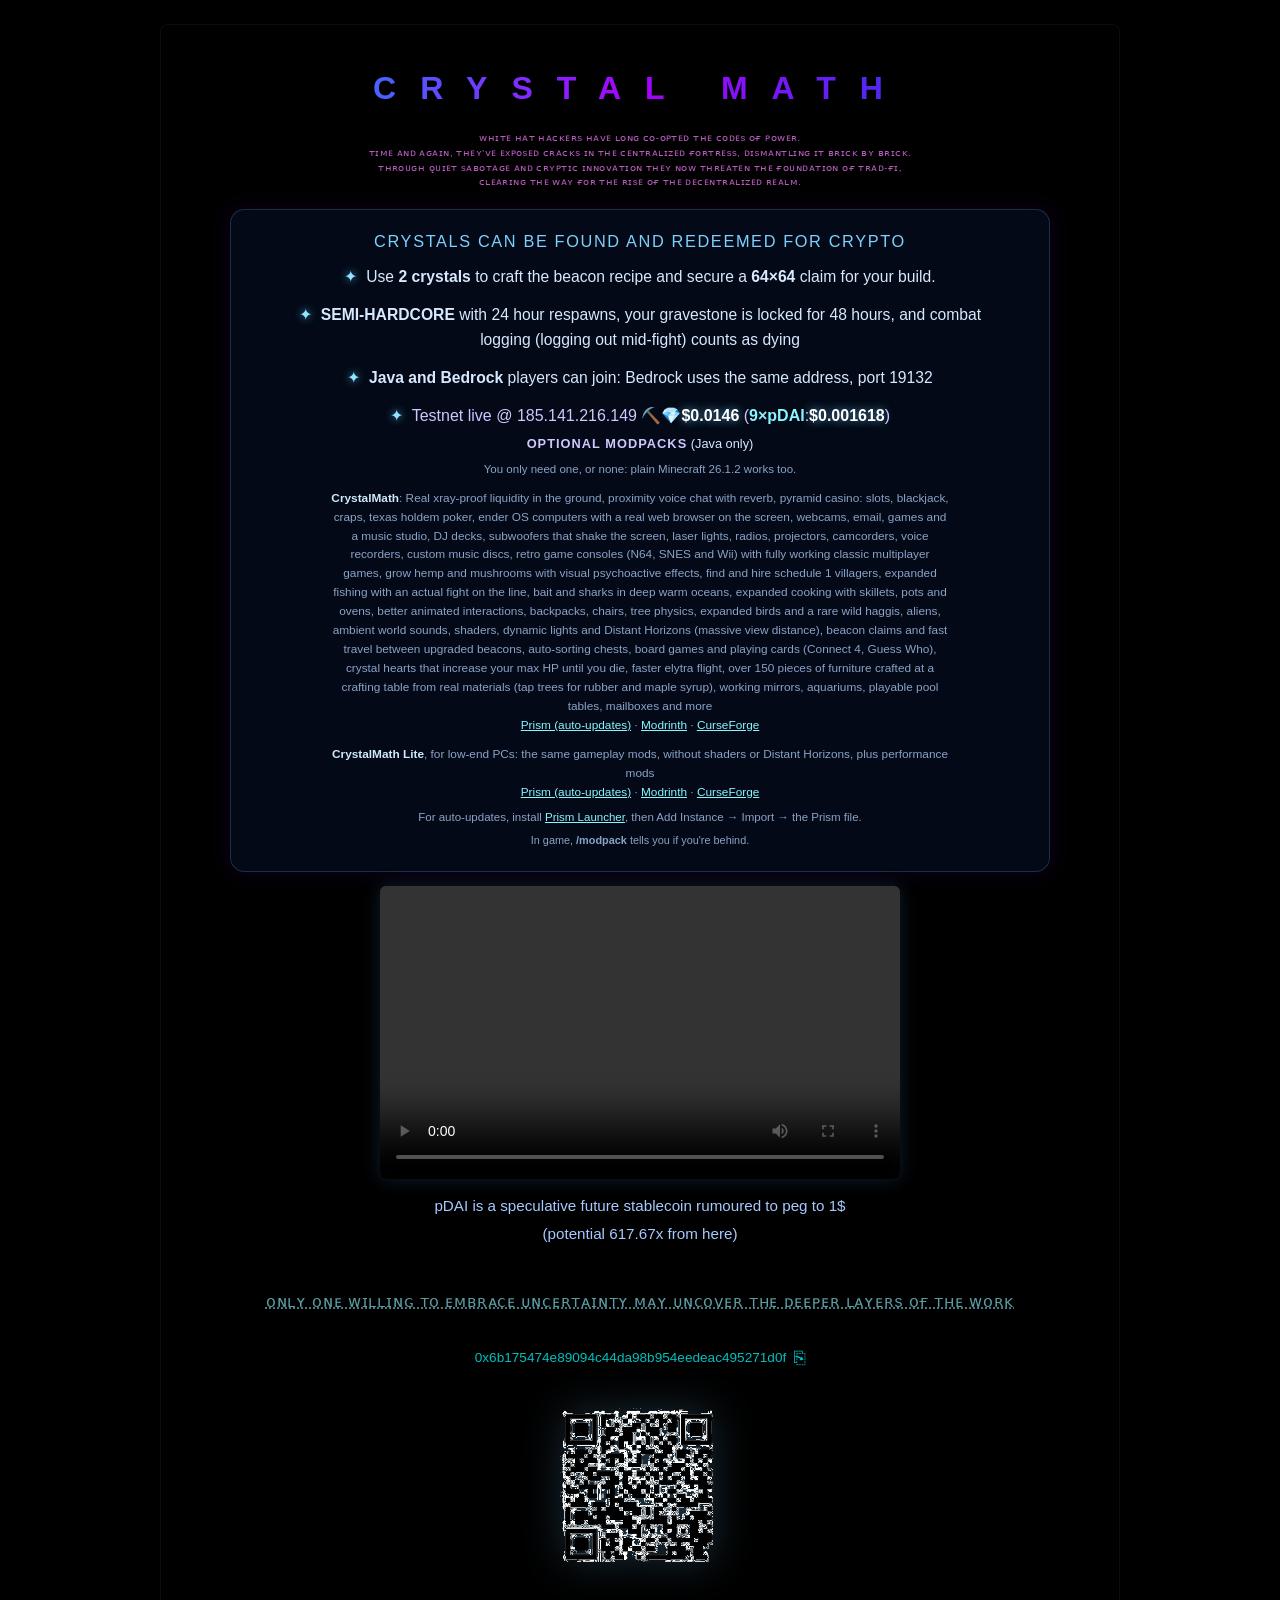
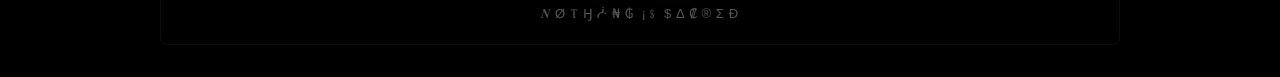
==== index.html @ c647497f "Site: sharks, board games, crystal hearts, faster elytra, combat logging, Bedrock; reverb line short" ====
<!DOCTYPE html>
<html lang="en">
<head>
  <meta charset="UTF-8" />
  <meta name="viewport" content="width=device-width, initial-scale=1.0" />
  <title>Crystal Math</title>
  <style>
    * { margin:0; padding:0; box-sizing:border-box; }
    html, body { width:100%; min-height:100%; overflow:auto; background:#000; font-family:sans-serif; }
    #canvas-container { position:fixed; top:0; left:0; width:100%; height:100%; }
    .content { position:relative; z-index:1; text-align:center; max-width:960px; width:92%;
      background:rgba(0,0,0,0.4);
      padding:1.3rem 1.5rem; border-radius:.5rem; border:1px solid rgba(255,255,255,0.05);
      margin:1.5rem auto 2rem;
    }
    .title { margin:1.5rem 0; font-size:2rem; letter-spacing:1.5rem;
      background:linear-gradient(90deg,hsl(200,100%,50%),hsl(280,100%,50%),hsl(220,100%,45%));
      -webkit-background-clip:text; color:transparent;
    }
    .intro, .intro2 { margin:0.12rem 0; white-space:pre-line; font-size:.6rem;
      letter-spacing:.05em; font-weight:300; line-height:1.55;
    }
    .intro { color:#ba5cbf; }
    .intro a { color:inherit; text-decoration:none; }
    .intro a:hover { text-decoration:underline; }
    .intro2 { color:#5a9ba4; }
    .main-info { margin-top:1.2rem; text-align:center; color:#d7e8ff; font-size:.98rem; display:flex; flex-direction:column; gap:.9rem; align-items:center; }
    .info-block { background:rgba(5,15,35,0.65); border:1px solid rgba(120,200,255,0.2);
      border-radius:.9rem; padding:1.35rem 1.6rem; box-shadow:0 0 25px rgba(60,0,120,0.25);
      max-width:820px; width:100%;
    }
    .info-title { color:#7dd1ff; font-size:1.02rem; letter-spacing:.1em; text-transform:uppercase;
      margin-bottom:.8rem; text-align:center;
    }
    .info-list { list-style:none; display:grid; gap:.8rem; font-size:.98rem; justify-items:center; }
    .info-list li { position:relative; padding-left:0; line-height:1.6; text-align:center; max-width:720px; }
    .info-list li::before { content:"✦"; display:inline-block; margin-right:.55rem; color:#92e5ff;
      text-shadow:0 0 8px rgba(90,190,255,0.9);
    }
    .info-list li.no-bullet::before { content:none; margin-right:0; }
    .info-list li.tight-stack { margin-top:-0.45rem; }
    .dl { font-size:.8rem; line-height:1.6; display:flex; flex-direction:column; align-items:center; gap:.35rem; }
    .dl a { color:#88f5ff; text-decoration:underline; }
    .dl-head strong { color:#cfc7ff; letter-spacing:.08em; }
    .dl-sub, .dl-how, .dl-note { color:#8aa3c7; }
    .dl-sub { font-size:.72rem; }
    .dl-pack { color:#8aa3c7; font-size:.74rem; max-width:620px; margin-top:.3rem; }
    .dl-pack b { color:#cfe9ff; }
    .dl-how { font-size:.72rem; }
    .dl-note { font-size:.68rem; }
    .price-line { color:#cfc7ff; font-size:1rem; }
    .price-line strong { color:#88f5ff; }
    .price-value { color:#fff; font-weight:600; text-shadow:0 0 10px rgba(120,210,255,0.7); display:inline-block; }
    .price-value.flash-up { animation:priceFlashUp 0.75s ease-out; }
    .price-value.flash-down { animation:priceFlashDown 0.75s ease-out; }
    .price-value.flash-flat { animation:priceFlashFlat 0.75s ease-out; }
    @keyframes priceFlashUp {
      0% { color:#1df59a; text-shadow:0 0 18px rgba(29,245,154,0.85); }
      100% { color:#fff; text-shadow:0 0 10px rgba(120,210,255,0.7); }
    }
    @keyframes priceFlashDown {
      0% { color:#ff5f6d; text-shadow:0 0 18px rgba(255,95,109,0.85); }
      100% { color:#fff; text-shadow:0 0 10px rgba(120,210,255,0.7); }
    }
    @keyframes priceFlashFlat {
      0% { color:#4fa3ff; text-shadow:0 0 18px rgba(79,163,255,0.85); }
      100% { color:#fff; text-shadow:0 0 10px rgba(120,210,255,0.7); }
    }
    .footers { margin-top:2rem; display:flex; flex-direction:column; align-items:center; gap:.75rem; }
    .footer-address { color:rgba(0,255,255,0.75); display:inline-flex; align-items:center; font-size:.85rem; }
    #copyBtn { margin-left:.5rem; background:none; border:none; font-size:1.2rem; color:inherit; cursor:pointer; }
    .footer-note { color:grey; margin-top:.2rem; font-size:.72rem; text-align:center; line-height:1.5; }
    .support-grid { display:grid; grid-template-columns:repeat(auto-fit,minmax(260px,1fr)); gap:.85rem; width:100%; max-width:820px; }
    .card-lite { background:transparent; border:none; border-radius:0; padding:0; box-shadow:none; text-align:center; }
    .card-lite h3 { color:#89d9ff; font-size:.93rem; letter-spacing:.08em; margin-bottom:.45rem; text-transform:uppercase; }
    .flowchart-inline { cursor:pointer; text-decoration:underline; text-underline-offset:4px; color:#cfe7ff; background:none; border:none; padding:0; font-size:.92rem; }
    .flowchart-inline.disabled { cursor:not-allowed; opacity:0.6; }
    .flowchart-status { display:block; margin-top:.35rem; color:#8db7ff; font-size:.9rem; }
    .video-shell { display:flex; flex-direction:column; gap:.35rem; align-items:center; }
    .video-shell .video-frame { width:100%; max-width:520px; aspect-ratio:16/9; border:none; border-radius:.35rem; box-shadow:0 0 18px rgba(50,120,200,0.25);
      background:rgba(10,20,40,0.45); overflow:hidden; }
    .qr-block { margin:0.6rem auto 0; display:flex; flex-direction:column; align-items:center; gap:.45rem; }
    .qr-block img { width:220px; height:220px; object-fit:contain; filter:drop-shadow(0 0 20px rgba(120,200,255,0.28)); }
    .qr-note { color:#555555; font-size:.82rem; text-align:center; letter-spacing:.04em; }
    .pdai-note { margin:1rem auto 0; max-width:780px; color:#a5c9ff; text-align:center; line-height:1.5; font-size:.95rem; }
    @media(max-width:768px){.title{font-size:1.6rem;letter-spacing:1rem;}}@media(max-width:480px){.title{font-size:1.4rem;letter-spacing:.5rem;}}
  </style>
</head>
<body>
  <div id="canvas-container"></div>
  <div class="content">
    <h1 class="title">CRYSTAL <span class="break">MATH</span></h1>
    <p class="intro">ᴡʜɪᴛᴇ ʜᴀᴛ ʜᴀᴄᴋᴇʀs ʜᴀᴠᴇ ʟᴏɴɢ ᴄᴏ-ᴏᴘᴛᴇᴅ ᴛʜᴇ <a href="https://bitcoin.org/bitcoin.pdf" target="_blank" rel="noopener noreferrer">ᴄᴏᴅᴇs ᴏғ ᴘᴏᴡᴇʀ.</a>
ᴛɪᴍᴇ ᴀɴᴅ ᴀɢᴀɪɴ, ᴛʜᴇʏ’ᴠᴇ <a href="https://etherscan.io/address/0x1dba1131000664b884a1ba238464159892252d3a" target="_blank" rel="noopener noreferrer">ᴇxᴘᴏsᴇᴅ ᴄʀᴀᴄᴋs ɪɴ ᴛʜᴇ ᴄᴇɴᴛʀᴀʟɪᴢᴇᴅ ғᴏʀᴛʀᴇss</a>, ᴅɪsᴍᴀɴᴛʟɪɴɢ ɪᴛ ʙʀɪᴄᴋ ʙʏ ʙʀɪᴄᴋ.
ᴛʜʀᴏᴜɢʜ <a href="https://blockchair.com/bitcoin/address/1FeexV6bAHb8ybZjqQMjJrcCrHGW9sb6uF" target="_blank" rel="noopener noreferrer">ᴏ̨ᴜɪᴇᴛ sᴀʙᴏᴛᴀɢᴇ</a> ᴀɴᴅ <a href="https://etherscan.io/address/0x6b175474e89094c44da98b954eedeac495271d0f" target="_blank" rel="noopener noreferrer">ᴄʀʏᴘᴛɪᴄ ɪɴɴᴏᴠᴀᴛɪᴏɴ</a> ᴛʜᴇʏ ɴᴏᴡ <a href="https://x.com/delete_shitcoin/status/1585918718088970241" target="_blank" rel="noopener noreferrer">ᴛʜʀᴇᴀᴛᴇɴ ᴛʜᴇ ғᴏᴜɴᴅᴀᴛɪᴏɴ</a> <a href="https://wtfhappenedin1971.com/" target="_blank" rel="noopener noreferrer">ᴏғ ᴛʀᴀᴅ-ғɪ</a>,
ᴄʟᴇᴀʀɪɴɢ ᴛʜᴇ ᴡᴀʏ ғᴏʀ ᴛʜᴇ <a href="https://scan.pulsechain.com" target="_blank" rel="noopener noreferrer">ʀɪsᴇ ᴏғ ᴛʜᴇ ᴅᴇᴄᴇɴᴛʀᴀʟɪᴢᴇᴅ ʀᴇᴀʟᴍ</a>.</p>
    <div class="main-info">
  <div class="info-block">
    <div class="info-title">crystals can be found and redeemed for crypto</div>
    <ul class="info-list">
      <li>Use <strong>2 crystals</strong> to craft the beacon recipe and secure a <strong>64×64</strong> claim for your build.</li>
      <li><strong>SEMI-HARDCORE</strong> with 24 hour respawns, your gravestone is locked for 48 hours, and combat logging (logging out mid-fight) counts as dying</li>
      <li><strong>Java and Bedrock</strong> players can join: Bedrock uses the same address, port 19132</li>
      <li class="price-line">Testnet live @ 185.141.216.149 ⛏️💎<span id="crystal-price" class="price-value">$0.0146</span> (<strong>9×pDAI</strong>:<span id="pdai-price" class="price-value">$0.001618</span>)</li>
      <li class="no-bullet tight-stack">
        <div class="dl">
          <div class="dl-head"><strong>OPTIONAL MODPACKS</strong> (Java only)</div>
          <div class="dl-sub">You only need one, or none: plain Minecraft 26.1.2 works too.</div>
          <div class="dl-pack"><b>CrystalMath</b>: Real xray-proof liquidity in the ground, proximity voice chat with reverb, pyramid casino: slots, blackjack, craps, texas holdem poker, ender OS computers with a real web browser on the screen, webcams, email, games and a music studio, DJ decks, subwoofers that shake the screen, laser lights, radios, projectors, camcorders, voice recorders, custom music discs, retro game consoles (N64, SNES and Wii) with fully working classic multiplayer games, grow hemp and mushrooms with visual psychoactive effects, find and hire schedule 1 villagers, expanded fishing with an actual fight on the line, bait and sharks in deep warm oceans, expanded cooking with skillets, pots and ovens, better animated interactions, backpacks, chairs, tree physics, expanded birds and a rare wild haggis, aliens, ambient world sounds, shaders, dynamic lights and Distant Horizons (massive view distance), beacon claims and fast travel between upgraded beacons, auto-sorting chests, board games and playing cards (Connect 4, Guess Who), crystal hearts that increase your max HP until you die, faster elytra flight, over 150 pieces of furniture crafted at a crafting table from real materials (tap trees for rubber and maple syrup), working mirrors, aquariums, playable pool tables, mailboxes and more<br>
            <a href="CrystalMath-Prism.zip" download>Prism (auto-updates)</a> ·
            <a href="CrystalMath-26.1.2.mrpack" download>Modrinth</a> ·
            <a href="CrystalMath-26.1.2-curseforge.zip" download>CurseForge</a>
          </div>
          <div class="dl-pack"><b>CrystalMath Lite</b>, for low-end PCs: the same gameplay mods, without shaders or Distant Horizons, plus performance mods<br>
            <a href="CrystalMath-Lite-Prism.zip" download>Prism (auto-updates)</a> ·
            <a href="CrystalMath-26.1.2-lite.mrpack" download>Modrinth</a> ·
            <a href="CrystalMath-26.1.2-lite-curseforge.zip" download>CurseForge</a>
          </div>
          <div class="dl-how">For auto-updates, install <a href="https://prismlauncher.org/" target="_blank" rel="noopener noreferrer">Prism Launcher</a>, then Add Instance &rarr; Import &rarr; the Prism file.</div>
          <div class="dl-note">In game, <b>/modpack</b> tells you if you're behind.</div>
        </div>
      </li>
    </ul>
  </div>
  <div class="support-grid">
    <div class="card-lite video-shell">
      <video id="info-video" class="video-frame" controls loop playsinline preload="metadata">
        <source src="crystalmath.mp4?v=2#t=1" type="video/mp4">
        Your browser does not support the video tag.
      </video>
    </div>
  </div>
</div>
    <div class="pdai-note">pDAI is a speculative future stablecoin rumoured to peg to 1$ <span id="pdai-potential" style="display:block; margin-top:.35rem;">(potential 617.67x from here)</span></div>
    <p class="intro2" style="margin:1.2rem 0 0rem; font-size:1rem;">
      <a id="deeper-link" href="#" style="color:inherit; text-decoration:underline dotted;">ᴏɴʟʏ ᴏɴᴇ ᴡɪʟʟɪɴɢ ᴛᴏ ᴇᴍʙʀᴀᴄᴇ ᴜɴᴄᴇʀᴛᴀɪɴᴛʏ ᴍᴀʏ ᴜɴᴄᴏᴠᴇʀ ᴛʜᴇ ᴅᴇᴇᴘᴇʀ ʟᴀʏᴇʀs ᴏғ ᴛʜᴇ ᴡᴏʀᴋ</a>
    </p>
    <div class="footers">
      <div class="footer-address">0x6b175474e89094c44da98b954eedeac495271d0f<button id="copyBtn">⎘</button></div>
    </div>
    <div class="qr-block">
      <img id="qr-image" src="flebebians_transparent.png" alt="QR code: CrystalMath Discord invite" loading="lazy">
      <div class="qr-note">𝑵 Ø Ⲧ Ӈ ᓿ ₦ ₲&nbsp;&nbsp;¡﹩ $ Δ ₡ ® Σ Đ</div>
    </div>
    </div>

    <div id="flowchart-modal" style="position:fixed; inset:0; display:flex; align-items:center; justify-content:center; background:rgba(0,0,0,0.9); z-index:5; opacity:0; pointer-events:none; transition:opacity 0.25s ease;">
      <button id="flowchart-close" style="position:absolute; top:2rem; right:2rem; background:none; border:none; color:#e6f7ff; font-size:2rem; cursor:pointer;">×</button>
      <img id="flowchart-img" src="" alt="Gameplay and economy flowchart" style="max-width:92%; max-height:92%; border-radius:.65rem; box-shadow:0 0 35px rgba(0,0,0,0.7); border:1px solid rgba(255,255,255,0.15); display:none;">
      <div id="flowchart-missing" style="color:#cfe7ff; text-align:center; line-height:1.6; max-width:520px; display:none;">Flowchart image not found. Place <code>canvas_minecraft-economy-flowchart-251030_0147.png</code> next to <code>index.html</code> and click again to view it.</div>
    </div>

    <div id="image-modal" style="position:fixed; inset:0; display:flex; align-items:center; justify-content:center; background:rgba(0,0,0,0.88); z-index:5; opacity:0; pointer-events:none; transition:opacity 0.25s ease;">
      <button id="close-modal" style="position:absolute; top:2rem; right:2rem; background:none; border:none; color:#e6f7ff; font-size:2rem; cursor:pointer;">×</button>
      <img src="unit.jpg" alt="PulseChain crew" style="max-width:90%; max-height:90%; border-radius:.75rem; box-shadow:0 0 35px rgba(0,0,0,0.65); border:1px solid rgba(255,255,255,0.12);">
    </div>

  <script src="https://pixijs.download/v6.5.8/pixi.min.js"></script>
  <script src="https://cdn.jsdelivr.net/npm/pixi-filters@4.2.0/dist/pixi-filters.js"></script>
  <script>
    const app = new PIXI.Application({ autoDensity:true, antialias:true,
      backgroundAlpha:0, width:window.innerWidth, height:window.innerHeight,
      resolution:window.devicePixelRatio||1
    });
    document.getElementById('canvas-container').appendChild(app.view);
    app.ticker.maxFPS = 120;
    const CELL=150; let cols=0, rows=0; const grid=[], nodes=[];
    const tmpG=new PIXI.Graphics(); tmpG.beginFill(0xffffff); tmpG.drawCircle(0,0,1.5); tmpG.endFill();
    const nodeTex=app.renderer.generateTexture(tmpG);
    const COLORS=[0xaa00ff,0x00aaff,0x004de6];
    const lines=new PIXI.Graphics(); lines.blendMode=PIXI.BLEND_MODES.ADD; app.stage.addChild(lines);
    let mouse=null;
    window.addEventListener('mousemove', e=>mouse={x:e.clientX,y:e.clientY});
    window.addEventListener('mouseleave', ()=>mouse=null);
    function init(){cols=Math.ceil(app.screen.width/CELL);
      rows=Math.ceil(app.screen.height/CELL);
      grid.length=cols*rows;
      for(let i=0;i<grid.length;i++)grid[i]=[];
      nodes.length=0;
      app.stage.removeChildren().forEach(c=>{});
      app.stage.addChild(lines);
      const count=Math.floor((app.screen.width*app.screen.height)/15000*1.56);
      for(let i=0;i<count;i++){const n=new PIXI.Sprite(nodeTex);
        n.tint=COLORS[i%COLORS.length]; n.anchor.set(0.5);
        n.x=Math.random()*app.screen.width; n.y=Math.random()*app.screen.height;
        n.vx=(Math.random()-0.5)*0.51; n.vy=(Math.random()-0.5)*0.51;
        n.ix=n.iy=0; app.stage.addChild(n); nodes.push(n);
      }}
    app.ticker.add(()=>{
      lines.clear(); for(let i=0;i<grid.length;i++)grid[i].length=0;
      const sw=app.screen.width;
      for(const n of nodes){
        const idx=Math.floor(n.y/CELL)*cols+Math.floor(n.x/CELL);
        if(grid[idx])grid[idx].push(n);
      }
      for(const a of nodes){
        const col=Math.floor(a.x/CELL), row=Math.floor(a.y/CELL);
        for(let dy=-1;dy<=1;dy++)for(let dx=-1;dx<=1;dx++){
          const c=col+dx,r=row+dy;
          if(c<0||c>=cols||r<0||r>=rows)continue;
          for(const b of grid[r*cols+c]){
            if(a===b)continue;
            const dx_=a.x-b.x,dy_=a.y-b.y,dist=Math.hypot(dx_,dy_);
            if(dist<CELL){lines.lineStyle(1.2,a.tint,((CELL-dist)/CELL)*0.4);
              lines.moveTo(a.x,a.y).lineTo(b.x,b.y);}}
        }}
      for(const n of nodes){
        n.x+=n.vx+n.ix; n.y+=n.vy+n.iy; n.ix*=0.6; n.iy*=0.6;
        if(mouse){const dx_=n.x-mouse.x,dy_=n.y-mouse.y,dist=Math.hypot(dx_,dy_);
          if(dist<CELL){const f=(CELL-dist)/CELL;n.ix+=(dx_/dist)*5*f; n.iy+=(dy_/dist)*5*f;}}
        if(n.x<0||n.x>sw)n.vx*=-1;
        if(n.y<0||n.y>app.screen.height)n.vy*=-1;
      }
      app.renderer.render(app.stage);
    });
    window.addEventListener('resize',()=>{app.renderer.resize(window.innerWidth,window.innerHeight);init();}); init();
    const priceEl=document.getElementById('pdai-price');
    const crystalPriceEl=document.getElementById('crystal-price');
    const potentialEl=document.getElementById('pdai-potential');
    const formatUsd=val=>`$${Number(val).toLocaleString(undefined,{minimumFractionDigits:4,maximumFractionDigits:4})}`;
    const formatPdai=val=>`$${Number(val).toLocaleString(undefined,{minimumFractionDigits:6,maximumFractionDigits:6})}`;
    const formatPotential=val=>`(potential ${Number(val).toLocaleString(undefined,{minimumFractionDigits:2,maximumFractionDigits:2})}x from here)`;
    const FALLBACK_PDAI=0.0016183;
    const FALLBACK_CRYSTAL=0.0145647;
    const FALLBACK_POTENTIAL_VALUE=617.67;
    let lastPdaiPrice=null;
    let lastCrystalPrice=null;
    const applyFlash=(el,type)=>{
      if(!el) return;
      el.classList.remove('flash-up','flash-down','flash-flat');
      void el.offsetWidth;
      const cls=type==='up'?'flash-up':type==='down'?'flash-down':'flash-flat';
      el.classList.add(cls);
    };
    function renderPrices(pdaiPrice){
      const validPrice=Number.isFinite(pdaiPrice)&&pdaiPrice>0?pdaiPrice:null;
      const pdaiValue=validPrice!==null?validPrice:FALLBACK_PDAI;
      const crystalValue=validPrice!==null?validPrice*9:FALLBACK_CRYSTAL;
      const potentialValue=validPrice!==null?(1/validPrice):FALLBACK_POTENTIAL_VALUE;

      const pdaiChange=lastPdaiPrice===null?'flat':pdaiValue>lastPdaiPrice?'up':pdaiValue<lastPdaiPrice?'down':'flat';
      const crystalChange=lastCrystalPrice===null?'flat':crystalValue>lastCrystalPrice?'up':crystalValue<lastCrystalPrice?'down':'flat';

      priceEl.textContent=formatPdai(pdaiValue);
      crystalPriceEl.textContent=formatUsd(crystalValue);
      potentialEl.textContent=formatPotential(potentialValue);

      applyFlash(priceEl,pdaiChange);
      applyFlash(crystalPriceEl,crystalChange);

      lastPdaiPrice=pdaiValue;
      lastCrystalPrice=crystalValue;
    }

    async function updatePrices(){
      try{
        const res=await fetch('https://api.dexscreener.com/latest/dex/pairs/pulsechain/0xfc64556faa683e6087f425819c7ca3c558e13ac1');
        const data=await res.json();
        const price=parseFloat(data?.pairs?.[0]?.priceUsd);
        if(!Number.isFinite(price)||price<=0) throw new Error('Invalid price data');
        renderPrices(price);
      }catch(err){
        console.error('Price fetch failed',err);
        renderPrices(null);
      }
    }
    renderPrices(null);
    updatePrices();
    setInterval(updatePrices,1000);
    document.getElementById('copyBtn').addEventListener('click',()=>navigator.clipboard.writeText(document.querySelector('.footer-address').firstChild.textContent.trim()));

    const modal=document.getElementById('image-modal');
    const openModal=document.getElementById('deeper-link');
    const closeModal=document.getElementById('close-modal');

    const showModal=()=>{
      modal.style.opacity='1';
      modal.style.pointerEvents='auto';
    };
    const hideModal=()=>{
      modal.style.opacity='0';
      modal.style.pointerEvents='none';
    };

    openModal.addEventListener('click',e=>{
      e.preventDefault();
      showModal();
    });
    closeModal.addEventListener('click',hideModal);
    modal.addEventListener('click',e=>{ if(e.target===modal) hideModal(); });

    const FLOWCHART_PATH='canvas_minecraft-economy-flowchart-251030_0147.png';
    const flowchartTrigger=document.getElementById('flowchart-trigger');
    const flowchartStatus=document.getElementById('flowchart-status');
    const flowchartModal=document.getElementById('flowchart-modal');
    const flowchartClose=document.getElementById('flowchart-close');
    const flowchartImg=document.getElementById('flowchart-img');
    const flowchartMissing=document.getElementById('flowchart-missing');
    let flowchartAvailable=false;

    const showFlowchartModal=(showMissing=false)=>{
      flowchartModal.style.opacity='1';
      flowchartModal.style.pointerEvents='auto';
      if(showMissing){
        flowchartMissing.style.display='block';
        flowchartImg.style.display='none';
      } else {
        flowchartMissing.style.display='none';
        flowchartImg.style.display='block';
      }
    };

    const hideFlowchartModal=()=>{
      flowchartModal.style.opacity='0';
      flowchartModal.style.pointerEvents='none';
    };

    flowchartTrigger?.addEventListener('click',()=>{
      if(flowchartAvailable){
        showFlowchartModal(false);
      } else {
        if(flowchartStatus) flowchartStatus.textContent='Flowchart image not found. Place the PNG next to index.html to enable the preview.';
        flowchartTrigger.classList.add('disabled');
        showFlowchartModal(true);
      }
    });
    flowchartClose?.addEventListener('click',hideFlowchartModal);
    flowchartModal?.addEventListener('click',e=>{ if(e.target===flowchartModal) hideFlowchartModal(); });

    async function checkFlowchartAvailability(){
      try{
        const res=await fetch(FLOWCHART_PATH,{method:'HEAD'});
        if(!res.ok) throw new Error('missing');
        flowchartAvailable=true;
        if(flowchartImg) flowchartImg.src=FLOWCHART_PATH;
        if(flowchartStatus) flowchartStatus.textContent='';
        flowchartTrigger?.classList.remove('disabled');
      }catch(err){
        flowchartAvailable=false;
        flowchartTrigger?.classList.add('disabled');
        if(flowchartStatus) flowchartStatus.textContent='Flowchart image not found. Place the PNG next to index.html to enable the preview.';
      }
    }
    checkFlowchartAvailability();

  </script>
</body>
</html>
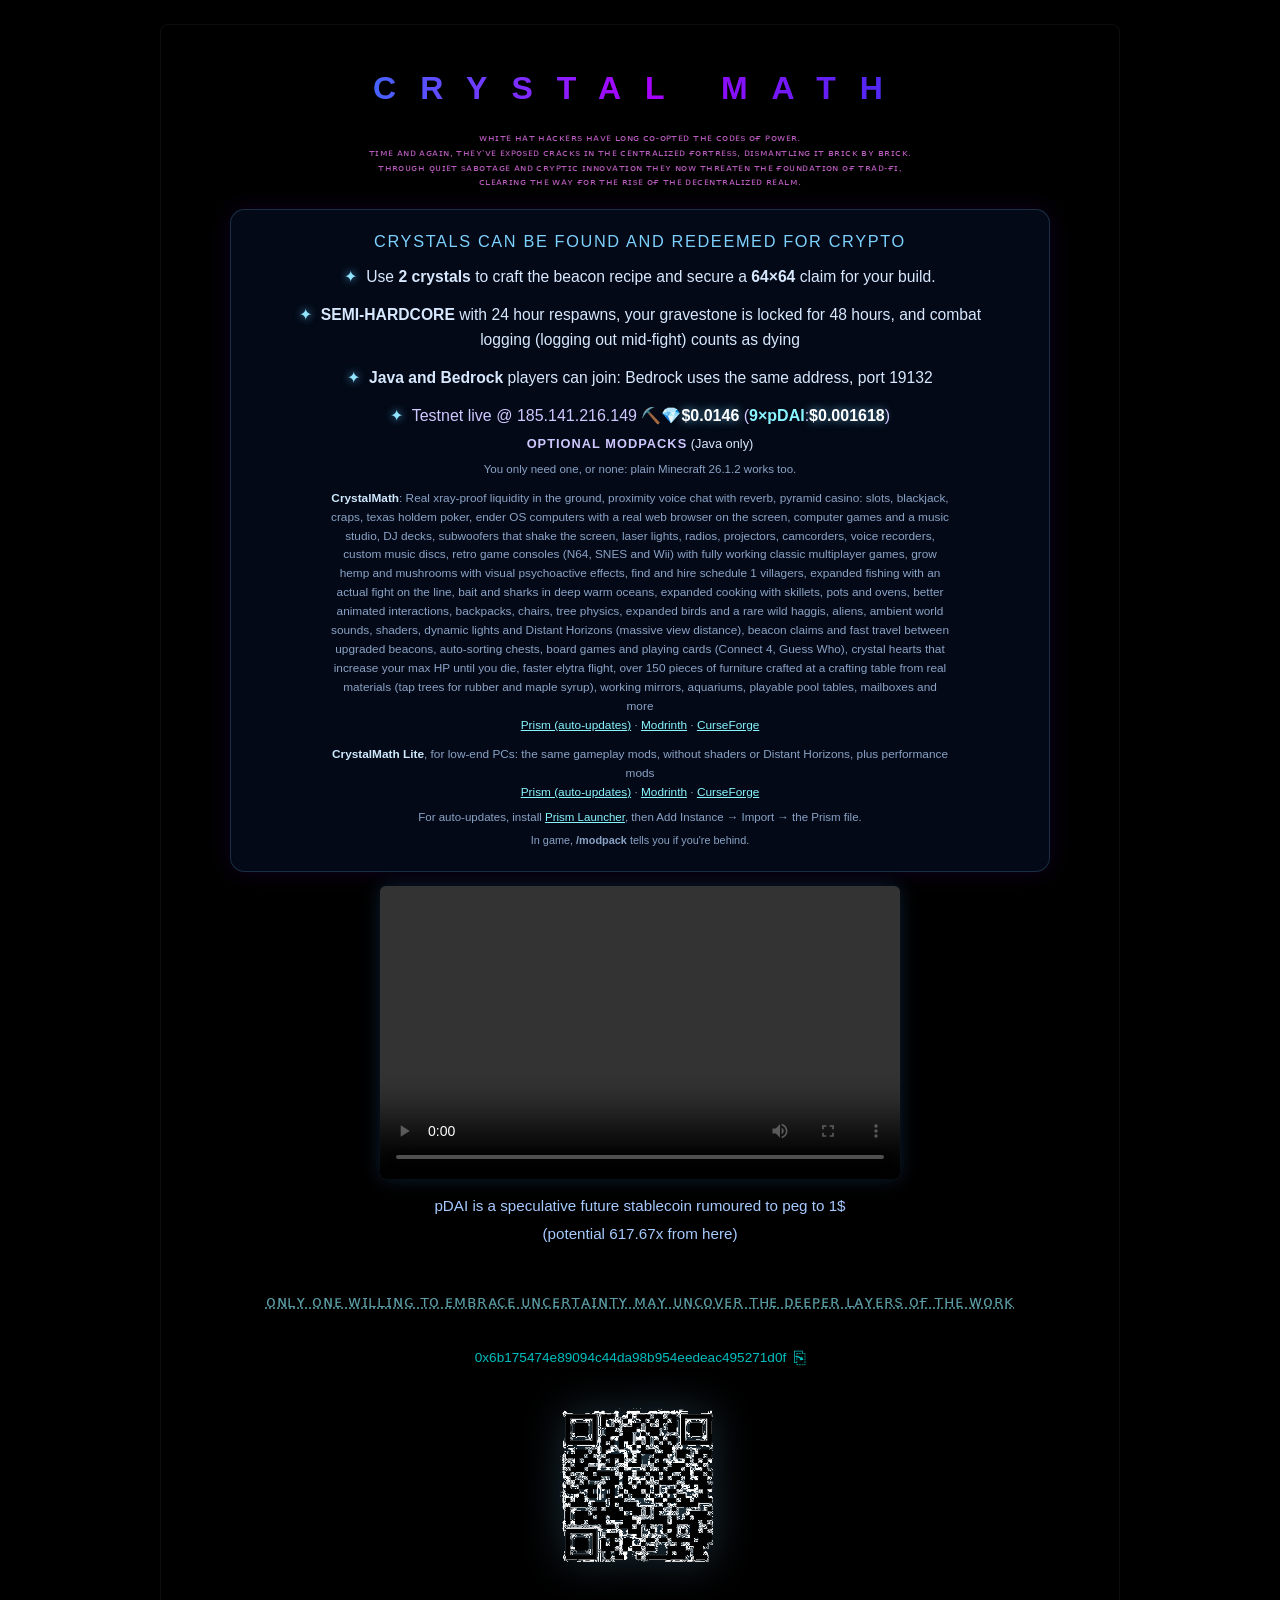
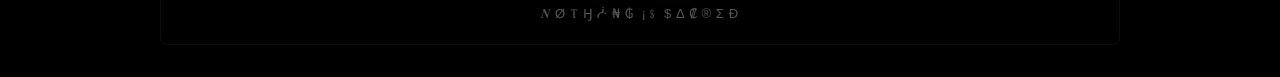
==== commit f226b7f3: "Site: computer line trimmed, games named Co-Authored-By: Claude Opus 5.5 <noreply@anthropic.com>" ====
--- a/index.html
+++ b/index.html
@@ -106,7 +106,7 @@
         <div class="dl">
           <div class="dl-head"><strong>OPTIONAL MODPACKS</strong> (Java only)</div>
           <div class="dl-sub">You only need one, or none: plain Minecraft 26.1.2 works too.</div>
-          <div class="dl-pack"><b>CrystalMath</b>: Real xray-proof liquidity in the ground, proximity voice chat with reverb, pyramid casino: slots, blackjack, craps, texas holdem poker, ender OS computers with a real web browser on the screen, webcams, email, games and a music studio, DJ decks, subwoofers that shake the screen, laser lights, radios, projectors, camcorders, voice recorders, custom music discs, retro game consoles (N64, SNES and Wii) with fully working classic multiplayer games, grow hemp and mushrooms with visual psychoactive effects, find and hire schedule 1 villagers, expanded fishing with an actual fight on the line, bait and sharks in deep warm oceans, expanded cooking with skillets, pots and ovens, better animated interactions, backpacks, chairs, tree physics, expanded birds and a rare wild haggis, aliens, ambient world sounds, shaders, dynamic lights and Distant Horizons (massive view distance), beacon claims and fast travel between upgraded beacons, auto-sorting chests, board games and playing cards (Connect 4, Guess Who), crystal hearts that increase your max HP until you die, faster elytra flight, over 150 pieces of furniture crafted at a crafting table from real materials (tap trees for rubber and maple syrup), working mirrors, aquariums, playable pool tables, mailboxes and more<br>
+          <div class="dl-pack"><b>CrystalMath</b>: Real xray-proof liquidity in the ground, proximity voice chat with reverb, pyramid casino: slots, blackjack, craps, texas holdem poker, ender OS computers with a real web browser on the screen, computer games and a music studio, DJ decks, subwoofers that shake the screen, laser lights, radios, projectors, camcorders, voice recorders, custom music discs, retro game consoles (N64, SNES and Wii) with fully working classic multiplayer games, grow hemp and mushrooms with visual psychoactive effects, find and hire schedule 1 villagers, expanded fishing with an actual fight on the line, bait and sharks in deep warm oceans, expanded cooking with skillets, pots and ovens, better animated interactions, backpacks, chairs, tree physics, expanded birds and a rare wild haggis, aliens, ambient world sounds, shaders, dynamic lights and Distant Horizons (massive view distance), beacon claims and fast travel between upgraded beacons, auto-sorting chests, board games and playing cards (Connect 4, Guess Who), crystal hearts that increase your max HP until you die, faster elytra flight, over 150 pieces of furniture crafted at a crafting table from real materials (tap trees for rubber and maple syrup), working mirrors, aquariums, playable pool tables, mailboxes and more<br>
             <a href="CrystalMath-Prism.zip" download>Prism (auto-updates)</a> ·
             <a href="CrystalMath-26.1.2.mrpack" download>Modrinth</a> ·
             <a href="CrystalMath-26.1.2-curseforge.zip" download>CurseForge</a>
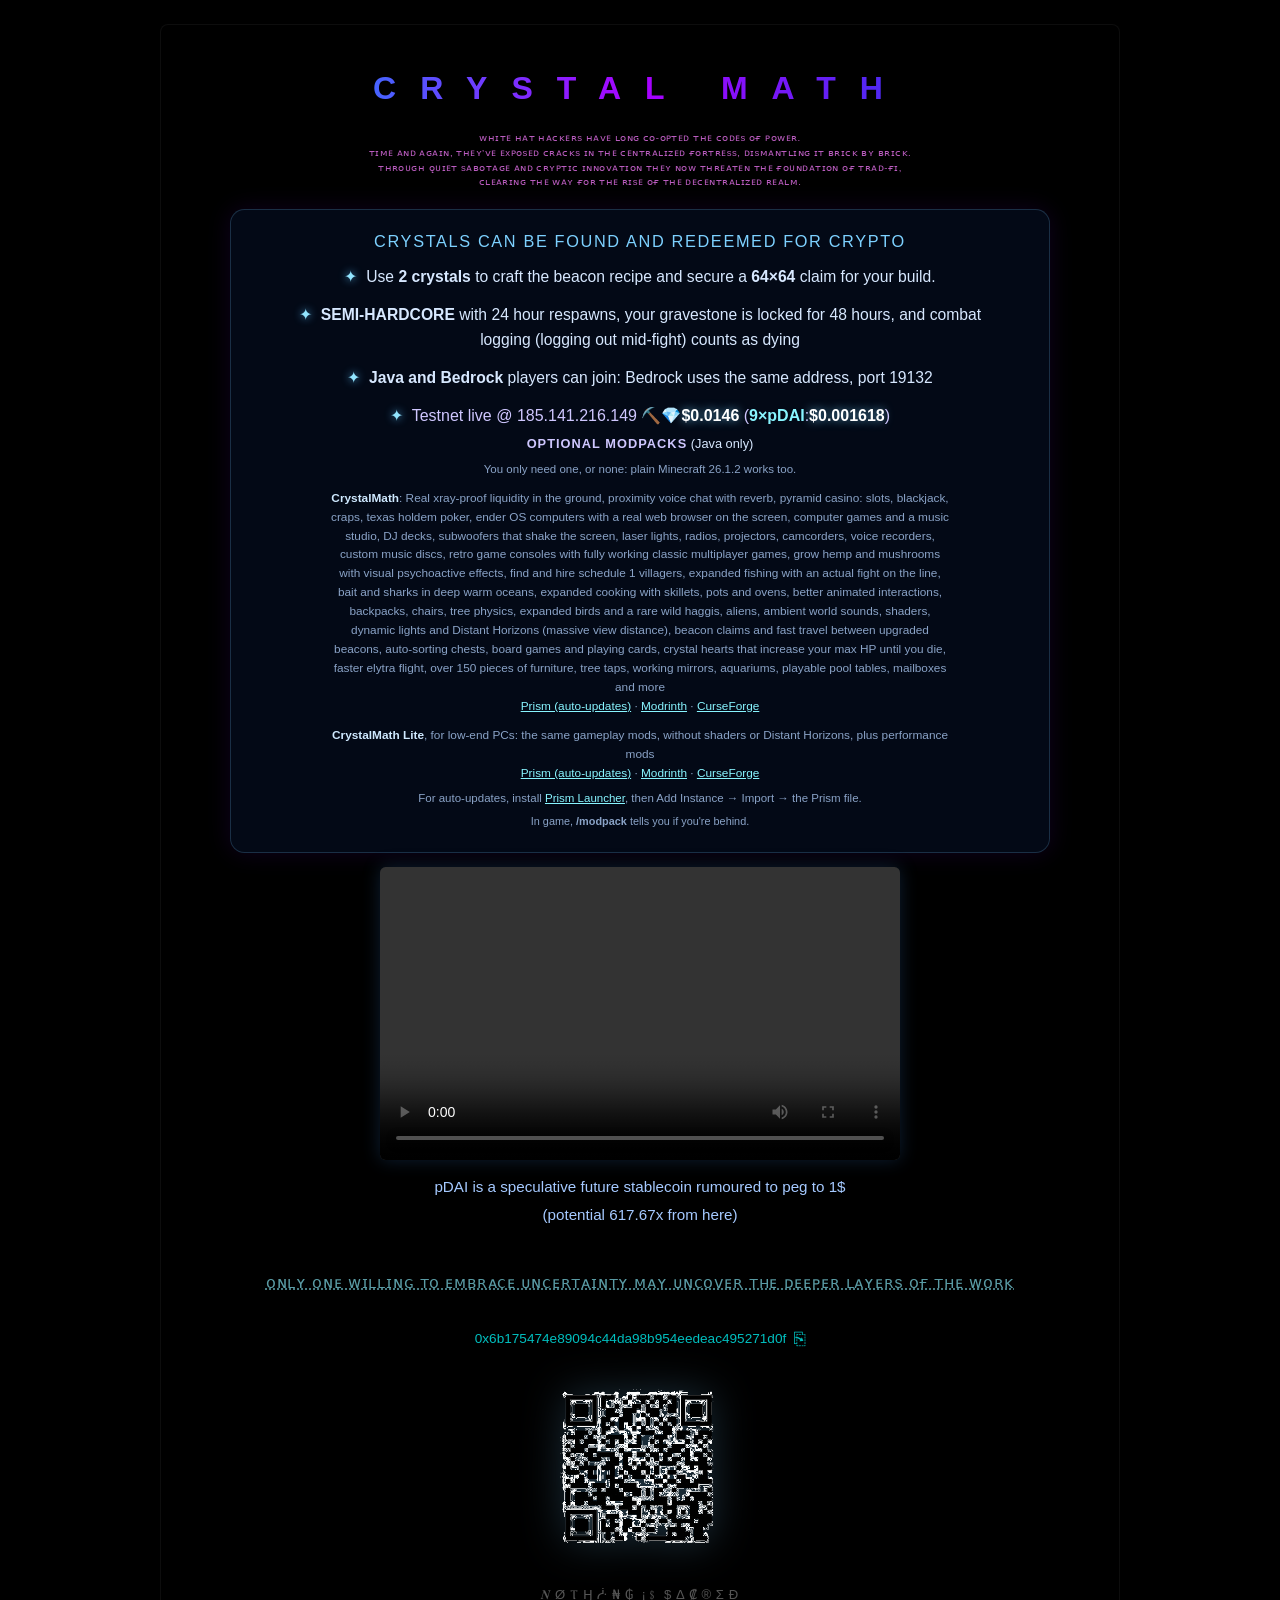
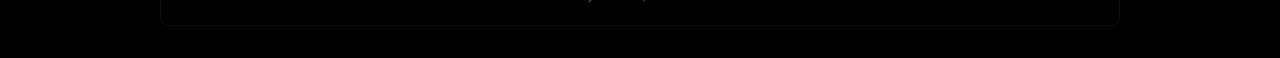
==== commit 6a869798: "Site: shorter consoles, board games and furniture lines; tree taps Co-Authored-By: Claude Opus 5.5 <" ====
--- a/index.html
+++ b/index.html
@@ -106,7 +106,7 @@
         <div class="dl">
           <div class="dl-head"><strong>OPTIONAL MODPACKS</strong> (Java only)</div>
           <div class="dl-sub">You only need one, or none: plain Minecraft 26.1.2 works too.</div>
-          <div class="dl-pack"><b>CrystalMath</b>: Real xray-proof liquidity in the ground, proximity voice chat with reverb, pyramid casino: slots, blackjack, craps, texas holdem poker, ender OS computers with a real web browser on the screen, computer games and a music studio, DJ decks, subwoofers that shake the screen, laser lights, radios, projectors, camcorders, voice recorders, custom music discs, retro game consoles (N64, SNES and Wii) with fully working classic multiplayer games, grow hemp and mushrooms with visual psychoactive effects, find and hire schedule 1 villagers, expanded fishing with an actual fight on the line, bait and sharks in deep warm oceans, expanded cooking with skillets, pots and ovens, better animated interactions, backpacks, chairs, tree physics, expanded birds and a rare wild haggis, aliens, ambient world sounds, shaders, dynamic lights and Distant Horizons (massive view distance), beacon claims and fast travel between upgraded beacons, auto-sorting chests, board games and playing cards (Connect 4, Guess Who), crystal hearts that increase your max HP until you die, faster elytra flight, over 150 pieces of furniture crafted at a crafting table from real materials (tap trees for rubber and maple syrup), working mirrors, aquariums, playable pool tables, mailboxes and more<br>
+          <div class="dl-pack"><b>CrystalMath</b>: Real xray-proof liquidity in the ground, proximity voice chat with reverb, pyramid casino: slots, blackjack, craps, texas holdem poker, ender OS computers with a real web browser on the screen, computer games and a music studio, DJ decks, subwoofers that shake the screen, laser lights, radios, projectors, camcorders, voice recorders, custom music discs, retro game consoles with fully working classic multiplayer games, grow hemp and mushrooms with visual psychoactive effects, find and hire schedule 1 villagers, expanded fishing with an actual fight on the line, bait and sharks in deep warm oceans, expanded cooking with skillets, pots and ovens, better animated interactions, backpacks, chairs, tree physics, expanded birds and a rare wild haggis, aliens, ambient world sounds, shaders, dynamic lights and Distant Horizons (massive view distance), beacon claims and fast travel between upgraded beacons, auto-sorting chests, board games and playing cards, crystal hearts that increase your max HP until you die, faster elytra flight, over 150 pieces of furniture, tree taps, working mirrors, aquariums, playable pool tables, mailboxes and more<br>
             <a href="CrystalMath-Prism.zip" download>Prism (auto-updates)</a> ·
             <a href="CrystalMath-26.1.2.mrpack" download>Modrinth</a> ·
             <a href="CrystalMath-26.1.2-curseforge.zip" download>CurseForge</a>
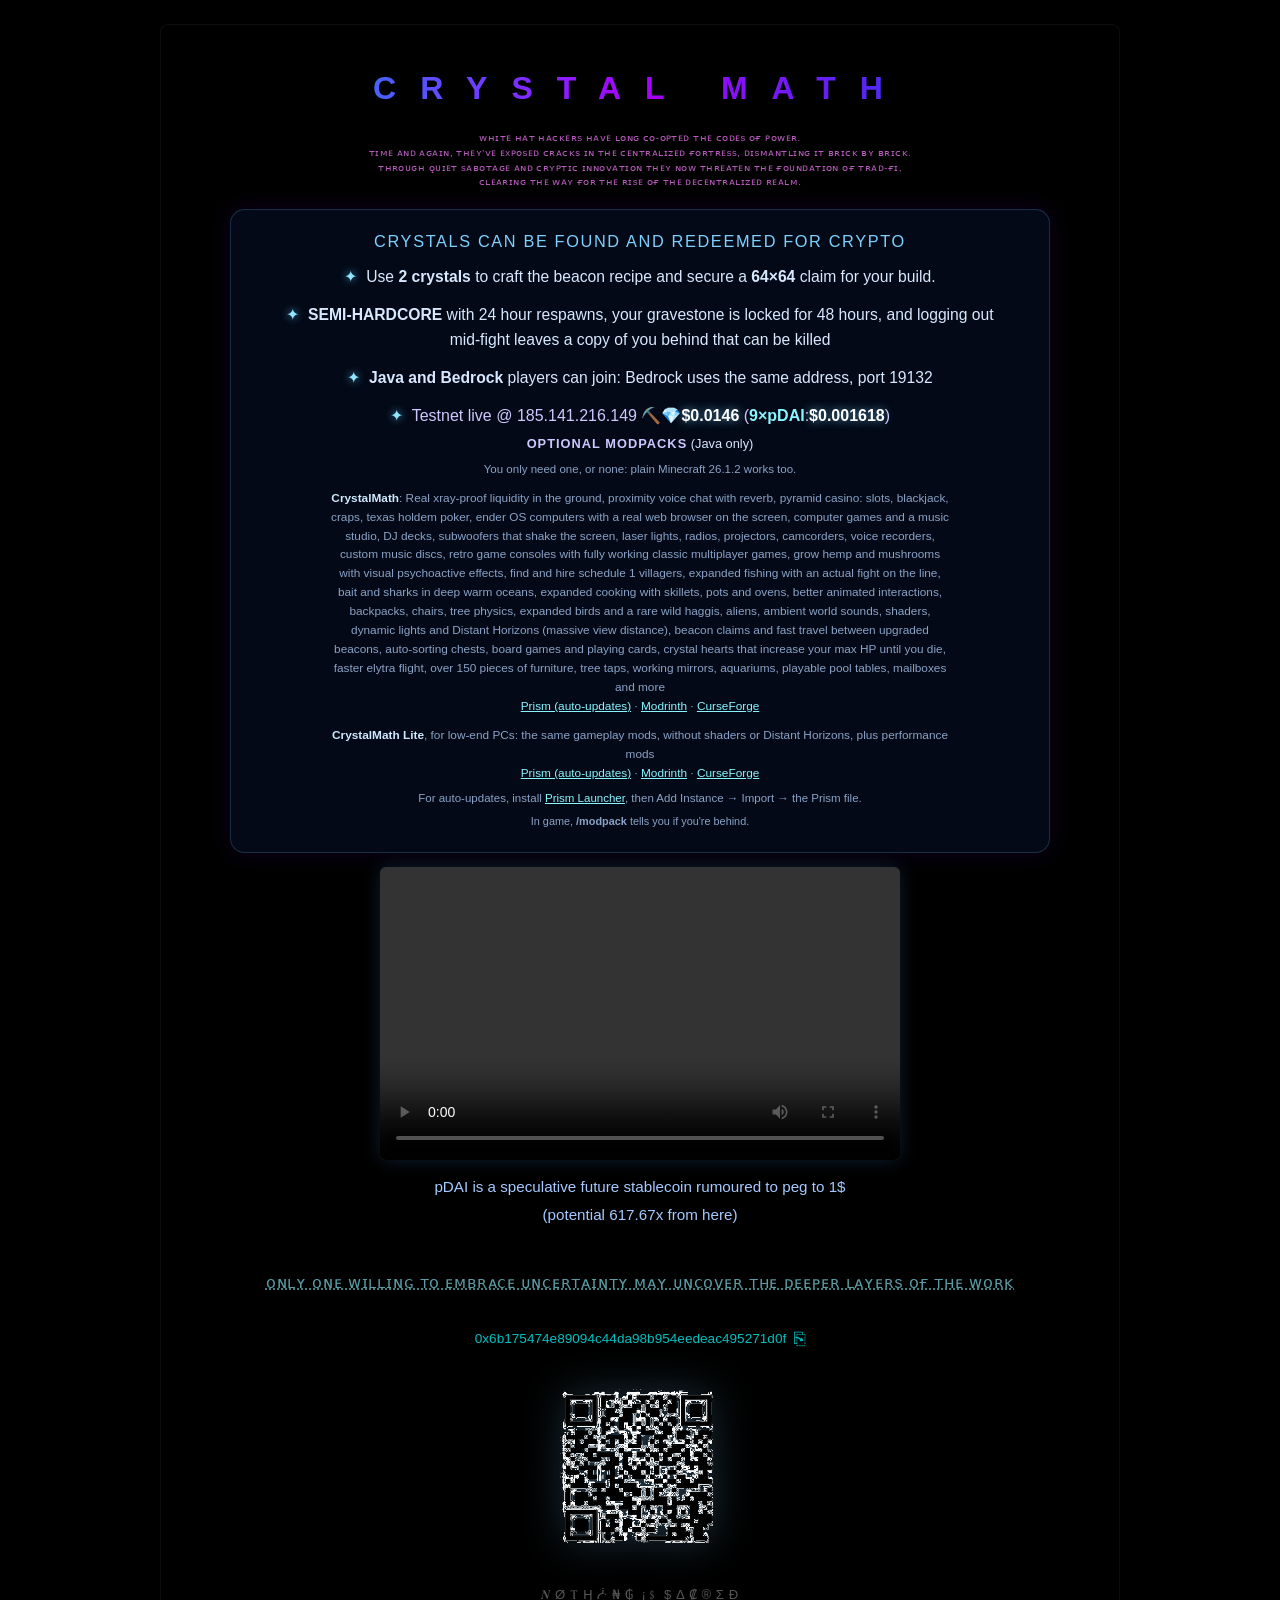
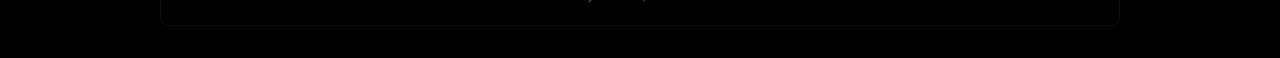
==== commit 05f235a4: "Server pack 74efc5b6 (pool table return window, furniture on its barriers); site: combat-log copy Co" ====
--- a/index.html
+++ b/index.html
@@ -99,7 +99,7 @@
     <div class="info-title">crystals can be found and redeemed for crypto</div>
     <ul class="info-list">
       <li>Use <strong>2 crystals</strong> to craft the beacon recipe and secure a <strong>64×64</strong> claim for your build.</li>
-      <li><strong>SEMI-HARDCORE</strong> with 24 hour respawns, your gravestone is locked for 48 hours, and combat logging (logging out mid-fight) counts as dying</li>
+      <li><strong>SEMI-HARDCORE</strong> with 24 hour respawns, your gravestone is locked for 48 hours, and logging out mid-fight leaves a copy of you behind that can be killed</li>
       <li><strong>Java and Bedrock</strong> players can join: Bedrock uses the same address, port 19132</li>
       <li class="price-line">Testnet live @ 185.141.216.149 ⛏️💎<span id="crystal-price" class="price-value">$0.0146</span> (<strong>9×pDAI</strong>:<span id="pdai-price" class="price-value">$0.001618</span>)</li>
       <li class="no-bullet tight-stack">
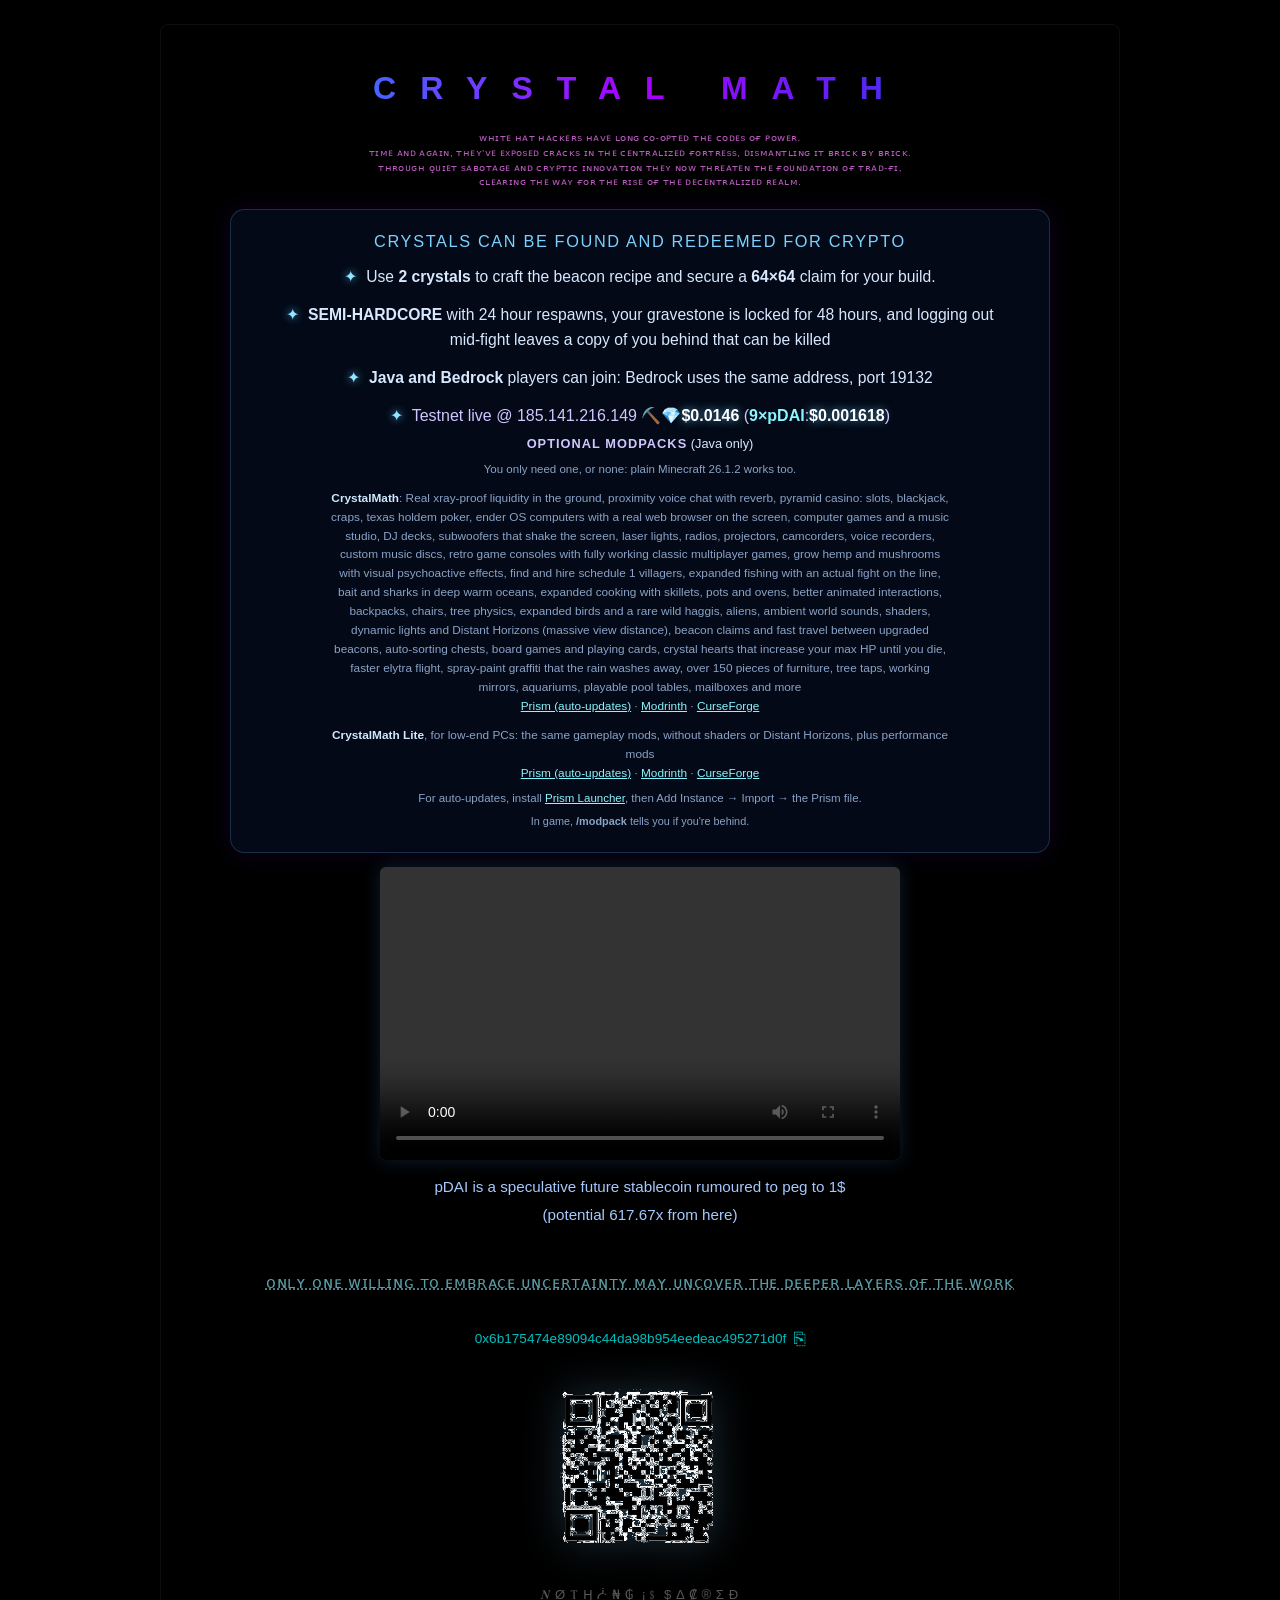
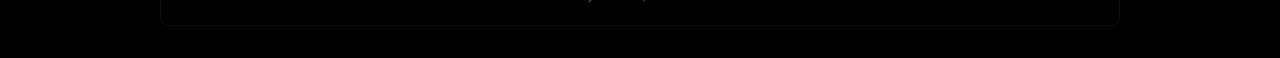
==== commit c8bcacc5: "Server pack 8cff28d0: spray cans, pool cue + rounded cushion jaws; site: graffiti Co-Authored-By: Cl" ====
--- a/index.html
+++ b/index.html
@@ -106,7 +106,7 @@
         <div class="dl">
           <div class="dl-head"><strong>OPTIONAL MODPACKS</strong> (Java only)</div>
           <div class="dl-sub">You only need one, or none: plain Minecraft 26.1.2 works too.</div>
-          <div class="dl-pack"><b>CrystalMath</b>: Real xray-proof liquidity in the ground, proximity voice chat with reverb, pyramid casino: slots, blackjack, craps, texas holdem poker, ender OS computers with a real web browser on the screen, computer games and a music studio, DJ decks, subwoofers that shake the screen, laser lights, radios, projectors, camcorders, voice recorders, custom music discs, retro game consoles with fully working classic multiplayer games, grow hemp and mushrooms with visual psychoactive effects, find and hire schedule 1 villagers, expanded fishing with an actual fight on the line, bait and sharks in deep warm oceans, expanded cooking with skillets, pots and ovens, better animated interactions, backpacks, chairs, tree physics, expanded birds and a rare wild haggis, aliens, ambient world sounds, shaders, dynamic lights and Distant Horizons (massive view distance), beacon claims and fast travel between upgraded beacons, auto-sorting chests, board games and playing cards, crystal hearts that increase your max HP until you die, faster elytra flight, over 150 pieces of furniture, tree taps, working mirrors, aquariums, playable pool tables, mailboxes and more<br>
+          <div class="dl-pack"><b>CrystalMath</b>: Real xray-proof liquidity in the ground, proximity voice chat with reverb, pyramid casino: slots, blackjack, craps, texas holdem poker, ender OS computers with a real web browser on the screen, computer games and a music studio, DJ decks, subwoofers that shake the screen, laser lights, radios, projectors, camcorders, voice recorders, custom music discs, retro game consoles with fully working classic multiplayer games, grow hemp and mushrooms with visual psychoactive effects, find and hire schedule 1 villagers, expanded fishing with an actual fight on the line, bait and sharks in deep warm oceans, expanded cooking with skillets, pots and ovens, better animated interactions, backpacks, chairs, tree physics, expanded birds and a rare wild haggis, aliens, ambient world sounds, shaders, dynamic lights and Distant Horizons (massive view distance), beacon claims and fast travel between upgraded beacons, auto-sorting chests, board games and playing cards, crystal hearts that increase your max HP until you die, faster elytra flight, spray-paint graffiti that the rain washes away, over 150 pieces of furniture, tree taps, working mirrors, aquariums, playable pool tables, mailboxes and more<br>
             <a href="CrystalMath-Prism.zip" download>Prism (auto-updates)</a> ·
             <a href="CrystalMath-26.1.2.mrpack" download>Modrinth</a> ·
             <a href="CrystalMath-26.1.2-curseforge.zip" download>CurseForge</a>
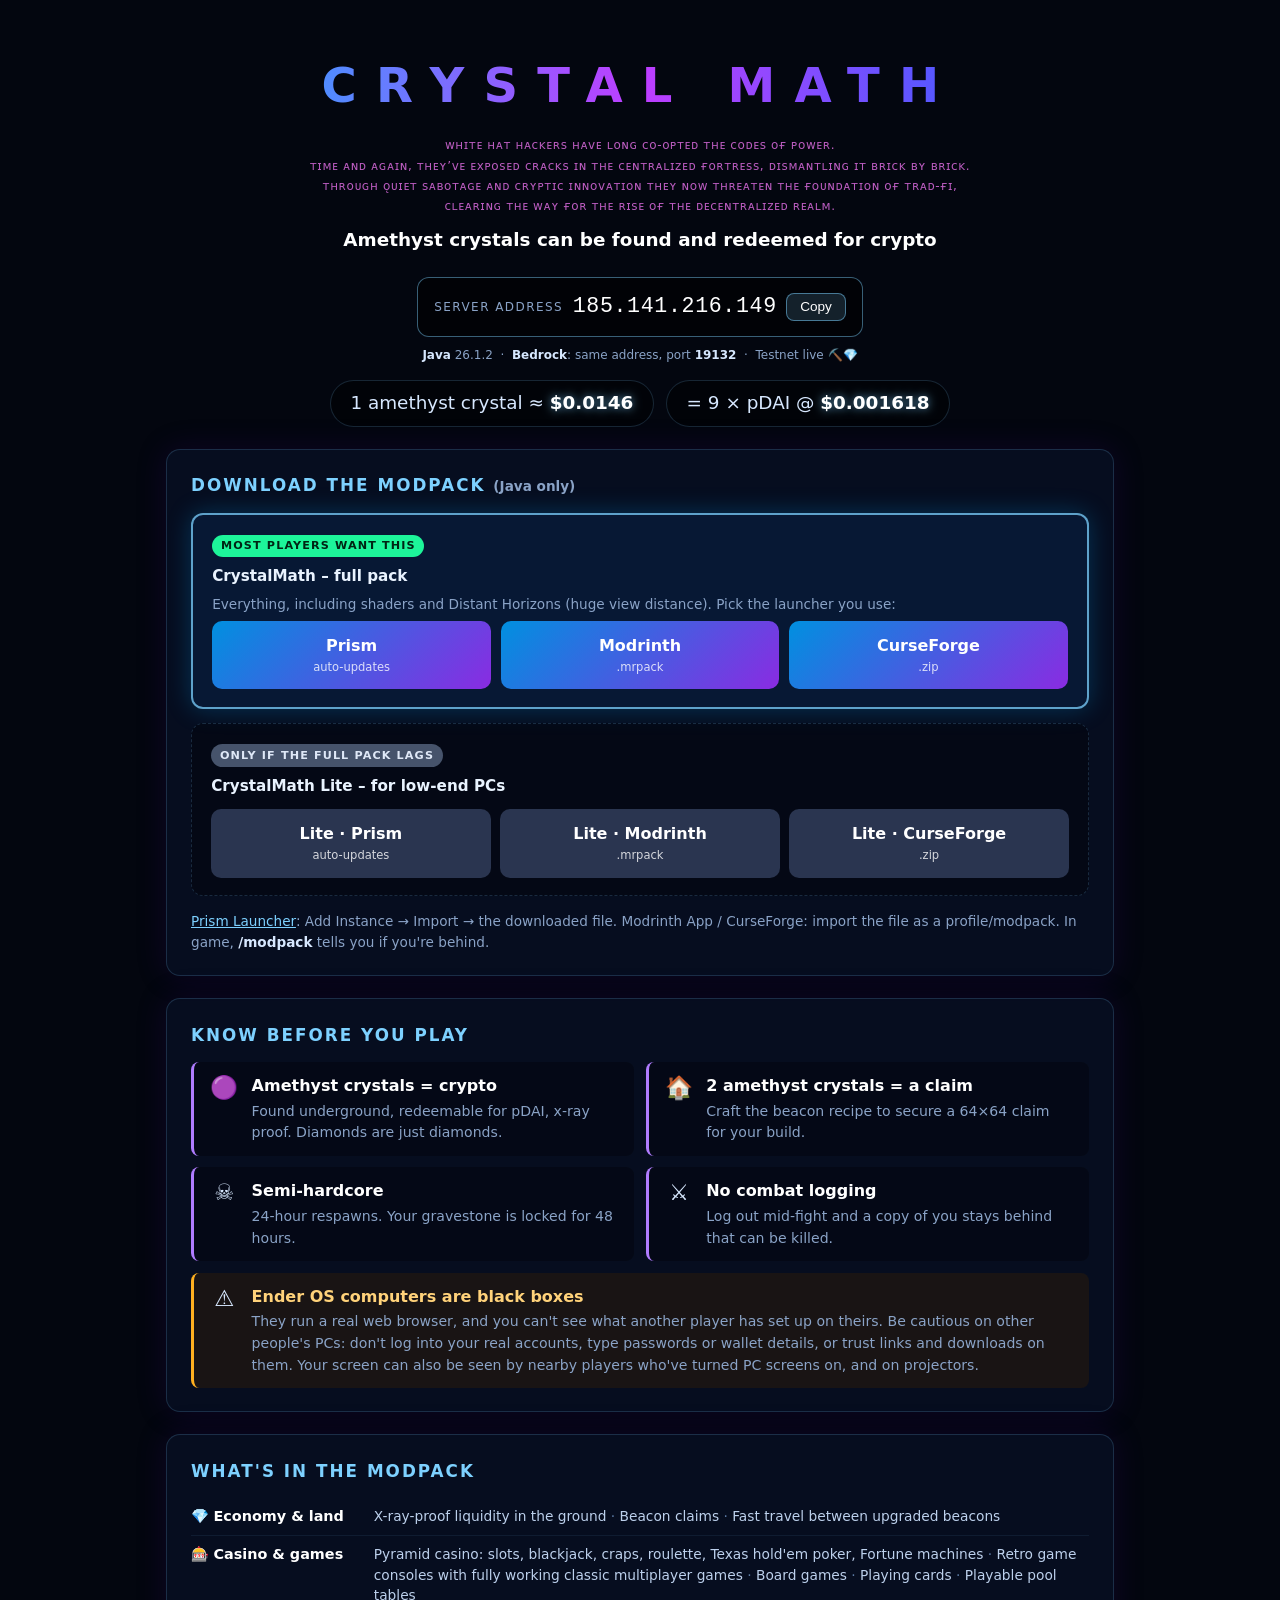
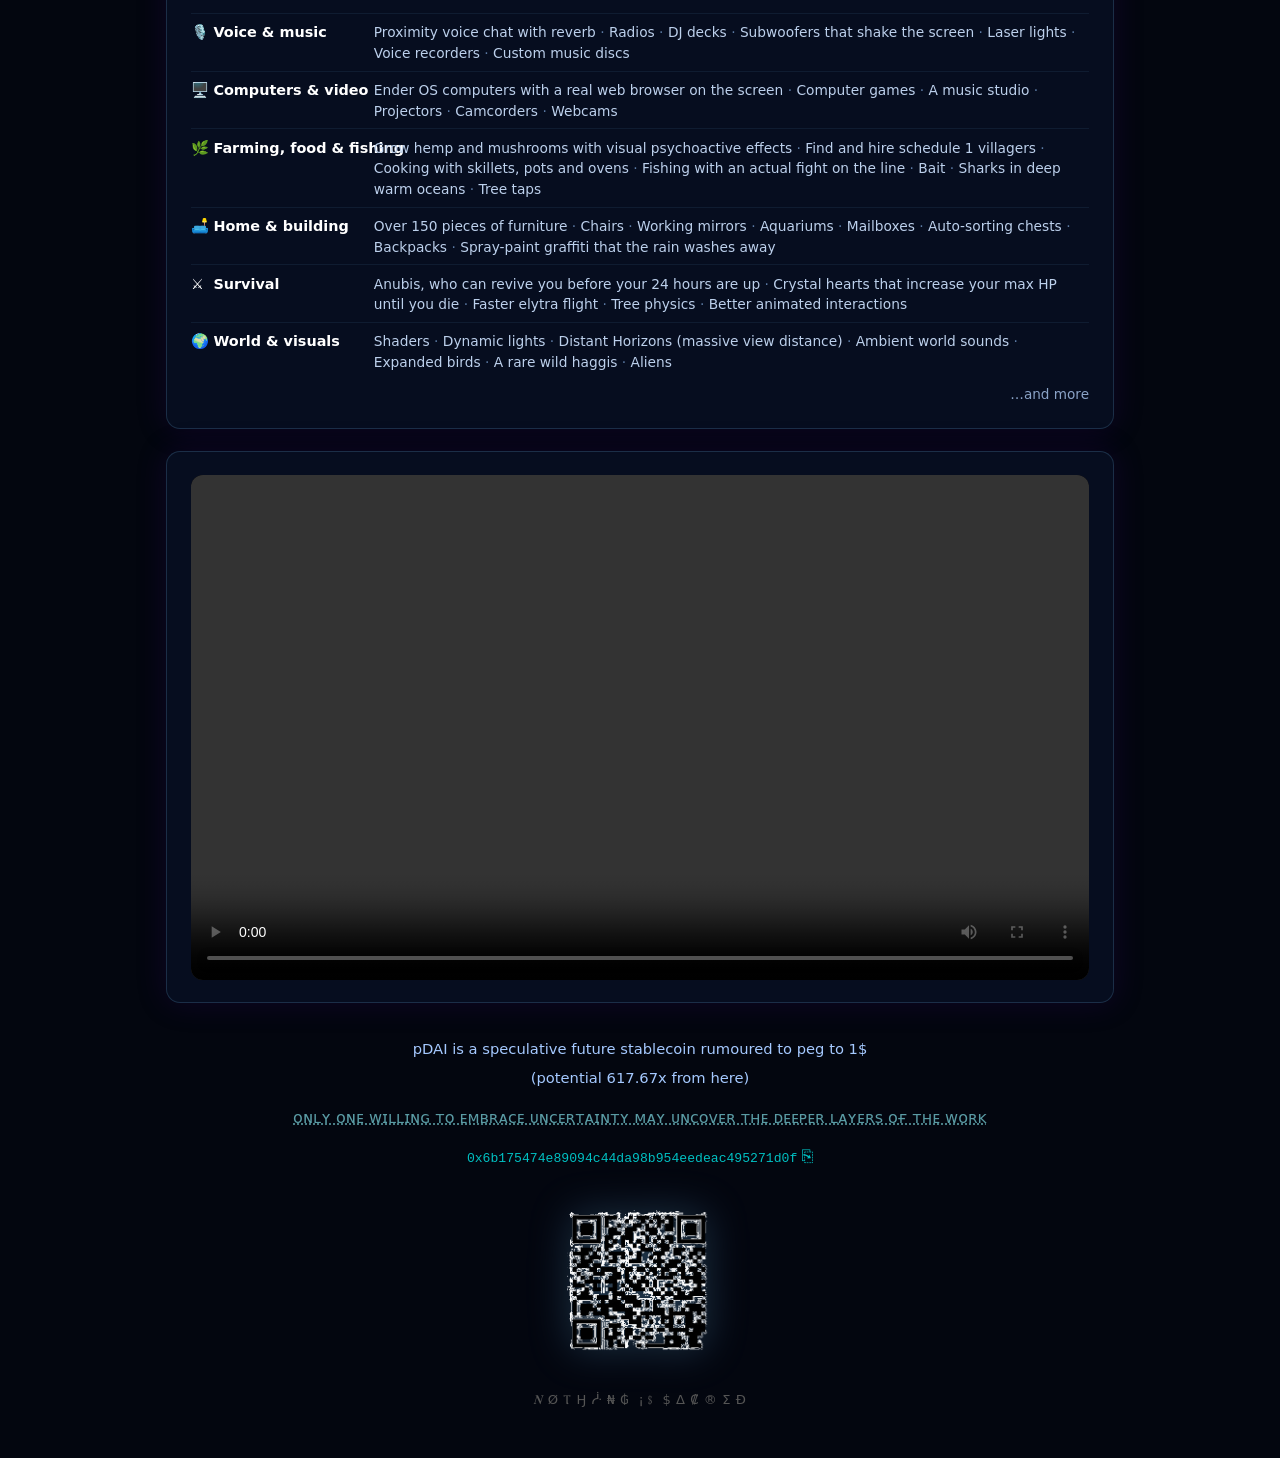
==== commit f0ba65b6: "Website: clearer layout - server address + copy, equal launcher buttons, Lite as a second choice, ru" ====
--- a/index.html
+++ b/index.html
@@ -5,344 +5,269 @@
   <meta name="viewport" content="width=device-width, initial-scale=1.0" />
   <title>Crystal Math</title>
   <style>
+    :root {
+      --bg:#03060f; --card:rgba(8,16,36,.78); --card-edge:rgba(120,200,255,.18);
+      --text:#d7e8ff; --muted:#8aa3c7; --accent:#7dd1ff; --accent2:#b07cff; --good:#1df59a;
+    }
     * { margin:0; padding:0; box-sizing:border-box; }
-    html, body { width:100%; min-height:100%; overflow:auto; background:#000; font-family:sans-serif; }
-    #canvas-container { position:fixed; top:0; left:0; width:100%; height:100%; }
-    .content { position:relative; z-index:1; text-align:center; max-width:960px; width:92%;
-      background:rgba(0,0,0,0.4);
-      padding:1.3rem 1.5rem; border-radius:.5rem; border:1px solid rgba(255,255,255,0.05);
-      margin:1.5rem auto 2rem;
-    }
-    .title { margin:1.5rem 0; font-size:2rem; letter-spacing:1.5rem;
-      background:linear-gradient(90deg,hsl(200,100%,50%),hsl(280,100%,50%),hsl(220,100%,45%));
-      -webkit-background-clip:text; color:transparent;
-    }
-    .intro, .intro2 { margin:0.12rem 0; white-space:pre-line; font-size:.6rem;
-      letter-spacing:.05em; font-weight:300; line-height:1.55;
-    }
-    .intro { color:#ba5cbf; }
-    .intro a { color:inherit; text-decoration:none; }
-    .intro a:hover { text-decoration:underline; }
-    .intro2 { color:#5a9ba4; }
-    .main-info { margin-top:1.2rem; text-align:center; color:#d7e8ff; font-size:.98rem; display:flex; flex-direction:column; gap:.9rem; align-items:center; }
-    .info-block { background:rgba(5,15,35,0.65); border:1px solid rgba(120,200,255,0.2);
-      border-radius:.9rem; padding:1.35rem 1.6rem; box-shadow:0 0 25px rgba(60,0,120,0.25);
-      max-width:820px; width:100%;
-    }
-    .info-title { color:#7dd1ff; font-size:1.02rem; letter-spacing:.1em; text-transform:uppercase;
-      margin-bottom:.8rem; text-align:center;
-    }
-    .info-list { list-style:none; display:grid; gap:.8rem; font-size:.98rem; justify-items:center; }
-    .info-list li { position:relative; padding-left:0; line-height:1.6; text-align:center; max-width:720px; }
-    .info-list li::before { content:"✦"; display:inline-block; margin-right:.55rem; color:#92e5ff;
-      text-shadow:0 0 8px rgba(90,190,255,0.9);
-    }
-    .info-list li.no-bullet::before { content:none; margin-right:0; }
-    .info-list li.tight-stack { margin-top:-0.45rem; }
-    .dl { font-size:.8rem; line-height:1.6; display:flex; flex-direction:column; align-items:center; gap:.35rem; }
-    .dl a { color:#88f5ff; text-decoration:underline; }
-    .dl-head strong { color:#cfc7ff; letter-spacing:.08em; }
-    .dl-sub, .dl-how, .dl-note { color:#8aa3c7; }
-    .dl-sub { font-size:.72rem; }
-    .dl-pack { color:#8aa3c7; font-size:.74rem; max-width:620px; margin-top:.3rem; }
-    .dl-pack b { color:#cfe9ff; }
-    .dl-how { font-size:.72rem; }
-    .dl-note { font-size:.68rem; }
-    .price-line { color:#cfc7ff; font-size:1rem; }
-    .price-line strong { color:#88f5ff; }
-    .price-value { color:#fff; font-weight:600; text-shadow:0 0 10px rgba(120,210,255,0.7); display:inline-block; }
-    .price-value.flash-up { animation:priceFlashUp 0.75s ease-out; }
-    .price-value.flash-down { animation:priceFlashDown 0.75s ease-out; }
-    .price-value.flash-flat { animation:priceFlashFlat 0.75s ease-out; }
-    @keyframes priceFlashUp {
-      0% { color:#1df59a; text-shadow:0 0 18px rgba(29,245,154,0.85); }
-      100% { color:#fff; text-shadow:0 0 10px rgba(120,210,255,0.7); }
-    }
-    @keyframes priceFlashDown {
-      0% { color:#ff5f6d; text-shadow:0 0 18px rgba(255,95,109,0.85); }
-      100% { color:#fff; text-shadow:0 0 10px rgba(120,210,255,0.7); }
-    }
-    @keyframes priceFlashFlat {
-      0% { color:#4fa3ff; text-shadow:0 0 18px rgba(79,163,255,0.85); }
-      100% { color:#fff; text-shadow:0 0 10px rgba(120,210,255,0.7); }
-    }
-    .footers { margin-top:2rem; display:flex; flex-direction:column; align-items:center; gap:.75rem; }
-    .footer-address { color:rgba(0,255,255,0.75); display:inline-flex; align-items:center; font-size:.85rem; }
-    #copyBtn { margin-left:.5rem; background:none; border:none; font-size:1.2rem; color:inherit; cursor:pointer; }
-    .footer-note { color:grey; margin-top:.2rem; font-size:.72rem; text-align:center; line-height:1.5; }
-    .support-grid { display:grid; grid-template-columns:repeat(auto-fit,minmax(260px,1fr)); gap:.85rem; width:100%; max-width:820px; }
-    .card-lite { background:transparent; border:none; border-radius:0; padding:0; box-shadow:none; text-align:center; }
-    .card-lite h3 { color:#89d9ff; font-size:.93rem; letter-spacing:.08em; margin-bottom:.45rem; text-transform:uppercase; }
-    .flowchart-inline { cursor:pointer; text-decoration:underline; text-underline-offset:4px; color:#cfe7ff; background:none; border:none; padding:0; font-size:.92rem; }
-    .flowchart-inline.disabled { cursor:not-allowed; opacity:0.6; }
-    .flowchart-status { display:block; margin-top:.35rem; color:#8db7ff; font-size:.9rem; }
-    .video-shell { display:flex; flex-direction:column; gap:.35rem; align-items:center; }
-    .video-shell .video-frame { width:100%; max-width:520px; aspect-ratio:16/9; border:none; border-radius:.35rem; box-shadow:0 0 18px rgba(50,120,200,0.25);
-      background:rgba(10,20,40,0.45); overflow:hidden; }
-    .qr-block { margin:0.6rem auto 0; display:flex; flex-direction:column; align-items:center; gap:.45rem; }
-    .qr-block img { width:220px; height:220px; object-fit:contain; filter:drop-shadow(0 0 20px rgba(120,200,255,0.28)); }
-    .qr-note { color:#555555; font-size:.82rem; text-align:center; letter-spacing:.04em; }
-    .pdai-note { margin:1rem auto 0; max-width:780px; color:#a5c9ff; text-align:center; line-height:1.5; font-size:.95rem; }
-    @media(max-width:768px){.title{font-size:1.6rem;letter-spacing:1rem;}}@media(max-width:480px){.title{font-size:1.4rem;letter-spacing:.5rem;}}
+    html, body { min-height:100%; background:var(--bg); color:var(--text);
+      font-family:system-ui,-apple-system,"Segoe UI",Roboto,sans-serif; line-height:1.55; }
+    #canvas-container { position:fixed; inset:0; z-index:0; }
+    a { color:var(--accent); }
+    .wrap { position:relative; z-index:1; max-width:980px; margin:0 auto; padding:2rem 16px 3rem; }
+    section { margin-top:1.4rem; }
+    .card { background:var(--card); border:1px solid var(--card-edge); border-radius:14px;
+      padding:1.4rem 1.5rem; box-shadow:0 0 30px rgba(60,0,120,.22); backdrop-filter:blur(3px); }
+    h2 { font-size:1.05rem; letter-spacing:.12em; text-transform:uppercase; color:var(--accent); margin-bottom:.9rem; }
+    h3 { font-size:.95rem; color:#e9f3ff; margin-bottom:.3rem; }
+    .muted { color:var(--muted); }
+    .small { font-size:.85rem; }
+
+    /* hero */
+    .hero { text-align:center; padding-top:1rem; }
+    .title { font-size:clamp(1.8rem,6vw,3rem); letter-spacing:clamp(.4rem,2vw,1.2rem); font-weight:700;
+      background:linear-gradient(90deg,hsl(200,100%,55%),hsl(280,100%,62%),hsl(220,100%,55%));
+      -webkit-background-clip:text; background-clip:text; color:transparent; }
+    .tagline { font-size:1.15rem; margin:.6rem auto 0; max-width:640px; }
+    .tagline strong { color:#fff; }
+    .ip-box { margin:1.4rem auto 0; display:inline-flex; flex-wrap:wrap; align-items:center; justify-content:center; gap:.6rem;
+      background:rgba(0,0,0,.55); border:1px solid rgba(125,209,255,.45); border-radius:12px; padding:.75rem 1rem; }
+    .ip-label { font-size:.75rem; letter-spacing:.12em; text-transform:uppercase; color:var(--muted); }
+    .ip { font-family:ui-monospace,Consolas,monospace; font-size:1.35rem; color:#fff; letter-spacing:.03em; }
+    .btn-copy { background:rgba(125,209,255,.15); color:#fff; border:1px solid rgba(125,209,255,.5); border-radius:8px;
+      padding:.35rem .8rem; cursor:pointer; font-size:.85rem; }
+    .btn-copy:hover { background:rgba(125,209,255,.3); }
+    .ip-sub { margin-top:.55rem; font-size:.75rem; }
+    .prices { margin-top:1rem; display:flex; flex-wrap:wrap; justify-content:center; gap:.8rem; }
+    .pill { background:rgba(0,0,0,.45); border:1px solid var(--card-edge); border-radius:999px; padding:.5rem 1.2rem; font-size:1.15rem; }
+    .price-value { color:#fff; font-weight:600; text-shadow:0 0 10px rgba(120,210,255,.7); display:inline-block; }
+    .price-value.flash-up { animation:fu .75s ease-out; } .price-value.flash-down { animation:fd .75s ease-out; } .price-value.flash-flat { animation:ff .75s ease-out; }
+    @keyframes fu { 0% { color:#1df59a; text-shadow:0 0 18px rgba(29,245,154,.85);} }
+    @keyframes fd { 0% { color:#ff5f6d; text-shadow:0 0 18px rgba(255,95,109,.85);} }
+    @keyframes ff { 0% { color:#4fa3ff; text-shadow:0 0 18px rgba(79,163,255,.85);} }
+
+    /* how to join */
+    .steps { display:grid; grid-template-columns:repeat(auto-fit,minmax(240px,1fr)); gap:.9rem; }
+    .step { background:rgba(0,0,0,.3); border:1px solid var(--card-edge); border-radius:12px; padding:1rem 1.1rem; }
+    .step-num { display:inline-grid; place-items:center; width:1.8rem; height:1.8rem; border-radius:50%;
+      background:linear-gradient(135deg,#00aaff,#aa00ff); color:#fff; font-weight:700; margin-bottom:.5rem; }
+
+    /* pack picker */
+    .picker { display:grid; grid-template-columns:repeat(auto-fit,minmax(260px,1fr)); gap:.9rem; }
+    .choice { border-radius:12px; padding:1.1rem 1.2rem; border:1px solid var(--card-edge); background:rgba(0,0,0,.3); }
+    .choice.main { border:2px solid rgba(125,209,255,.75); background:rgba(10,40,80,.45); box-shadow:0 0 24px rgba(0,170,255,.25); }
+    .badge { display:inline-block; font-size:.7rem; letter-spacing:.1em; text-transform:uppercase; padding:.15rem .55rem;
+      border-radius:999px; background:var(--good); color:#002414; font-weight:700; margin-bottom:.5rem; }
+    .badge.grey { background:#46536b; color:#dfe8f7; }
+    .btn { display:block; text-align:center; text-decoration:none; font-weight:700; color:#fff; border-radius:10px;
+      padding:.8rem 1rem; margin:.8rem 0 .4rem; background:linear-gradient(135deg,#0090e0,#8a2be2); }
+    .btn:hover { filter:brightness(1.15); }
+    .launchers { display:grid; grid-template-columns:repeat(auto-fit,minmax(170px,1fr)); gap:.6rem; }
+    .launchers .btn { margin:.4rem 0 0; }
+    .btn span { display:block; font-size:.72rem; font-weight:400; opacity:.8; }
+    .alt-links { font-size:.85rem; color:var(--muted); }
+    .alt-links a { color:var(--accent); }
+    .choice.lite { margin-top:.9rem; border-style:dashed; }
+    .btn.secondary { background:#2a3550; font-weight:600; }
+    .note { margin-top:.9rem; font-size:.85rem; color:var(--muted); }
+    .note b { color:var(--text); }
+
+    /* facts */
+    .facts { display:grid; grid-template-columns:repeat(auto-fit,minmax(360px,1fr)); gap:.7rem; }
+    @media (max-width:520px) { .facts { grid-template-columns:1fr; } }
+    .fact, .warn { display:flex; gap:.8rem; align-items:flex-start; background:rgba(0,0,0,.3);
+      border-left:3px solid var(--accent2); border-radius:8px; padding:.75rem 1rem; }
+    .fact .ico, .warn .ico { font-size:1.4rem; line-height:1.2; flex:none; width:1.8rem; text-align:center; }
+    .fact b, .warn b { color:#fff; font-size:1rem; }
+    .fact p, .warn p { color:var(--muted); font-size:.88rem; margin-top:.1rem; }
+    .warn { margin-top:.7rem; border-left-color:#ffb020; background:rgba(60,35,0,.35); }
+    .warn b { color:#ffd27a; }
+
+    /* features */
+    .featlist { display:flex; flex-direction:column; }
+    .frow { display:grid; grid-template-columns:170px 1fr; gap:.8rem; align-items:baseline; padding:.45rem 0;
+      border-bottom:1px solid rgba(120,200,255,.08); }
+    .frow:last-of-type { border-bottom:none; }
+    .flabel { color:#fff; font-weight:600; font-size:.9rem; white-space:nowrap; }
+    .flabel span { display:inline-block; width:1.4rem; }
+    .chips { list-style:none; font-size:.86rem; color:#bcd0ec; line-height:1.5; }
+    .chips li { display:inline; }
+    .chips li:not(:last-child)::after { content:" · "; color:#5b7aa3; }
+    .more { margin-top:.3rem; text-align:right; }
+    @media (max-width:600px) { .frow { grid-template-columns:1fr; gap:.1rem; } }
+
+    video { width:100%; aspect-ratio:16/9; border-radius:12px; background:#000; display:block; }
+
+    /* lore footer */
+    .lore { text-align:center; }
+    .intro { white-space:pre-line; font-size:.75rem; letter-spacing:.05em; color:#ba5cbf; line-height:1.7; }
+    .intro a { color:inherit; text-decoration:none; } .intro a:hover { text-decoration:underline; }
+    .pdai-note { margin:1rem auto 0; max-width:700px; color:#a5c9ff; font-size:.92rem; }
+    .deeper { display:inline-block; margin-top:1rem; color:#5a9ba4; text-decoration:underline dotted; }
+    .addr { margin-top:1rem; color:rgba(0,255,255,.75); font-size:.82rem; font-family:ui-monospace,Consolas,monospace; word-break:break-all; }
+    .addr button { background:none; border:none; color:inherit; font-size:1.1rem; cursor:pointer; margin-left:.3rem; }
+    .qr img { width:200px; height:200px; object-fit:contain; margin-top:.8rem; filter:drop-shadow(0 0 20px rgba(120,200,255,.28)); }
+    .qr-note { color:#555; font-size:.82rem; letter-spacing:.04em; }
+    #image-modal { position:fixed; inset:0; display:flex; align-items:center; justify-content:center; background:rgba(0,0,0,.88);
+      z-index:5; opacity:0; pointer-events:none; transition:opacity .25s; }
+    #image-modal img { max-width:90%; max-height:90%; border-radius:12px; }
+    #close-modal { position:absolute; top:1.5rem; right:1.5rem; background:none; border:none; color:#e6f7ff; font-size:2rem; cursor:pointer; }
   </style>
 </head>
 <body>
   <div id="canvas-container"></div>
-  <div class="content">
-    <h1 class="title">CRYSTAL <span class="break">MATH</span></h1>
-    <p class="intro">ᴡʜɪᴛᴇ ʜᴀᴛ ʜᴀᴄᴋᴇʀs ʜᴀᴠᴇ ʟᴏɴɢ ᴄᴏ-ᴏᴘᴛᴇᴅ ᴛʜᴇ <a href="https://bitcoin.org/bitcoin.pdf" target="_blank" rel="noopener noreferrer">ᴄᴏᴅᴇs ᴏғ ᴘᴏᴡᴇʀ.</a>
+  <div class="wrap">
+
+    <!-- 1. What is it + where to connect -->
+    <header class="hero">
+      <h1 class="title">CRYSTAL MATH</h1>
+      <p class="intro" style="margin-top:.8rem">ᴡʜɪᴛᴇ ʜᴀᴛ ʜᴀᴄᴋᴇʀs ʜᴀᴠᴇ ʟᴏɴɢ ᴄᴏ-ᴏᴘᴛᴇᴅ ᴛʜᴇ <a href="https://bitcoin.org/bitcoin.pdf" target="_blank" rel="noopener noreferrer">ᴄᴏᴅᴇs ᴏғ ᴘᴏᴡᴇʀ.</a>
 ᴛɪᴍᴇ ᴀɴᴅ ᴀɢᴀɪɴ, ᴛʜᴇʏ’ᴠᴇ <a href="https://etherscan.io/address/0x1dba1131000664b884a1ba238464159892252d3a" target="_blank" rel="noopener noreferrer">ᴇxᴘᴏsᴇᴅ ᴄʀᴀᴄᴋs ɪɴ ᴛʜᴇ ᴄᴇɴᴛʀᴀʟɪᴢᴇᴅ ғᴏʀᴛʀᴇss</a>, ᴅɪsᴍᴀɴᴛʟɪɴɢ ɪᴛ ʙʀɪᴄᴋ ʙʏ ʙʀɪᴄᴋ.
 ᴛʜʀᴏᴜɢʜ <a href="https://blockchair.com/bitcoin/address/1FeexV6bAHb8ybZjqQMjJrcCrHGW9sb6uF" target="_blank" rel="noopener noreferrer">ᴏ̨ᴜɪᴇᴛ sᴀʙᴏᴛᴀɢᴇ</a> ᴀɴᴅ <a href="https://etherscan.io/address/0x6b175474e89094c44da98b954eedeac495271d0f" target="_blank" rel="noopener noreferrer">ᴄʀʏᴘᴛɪᴄ ɪɴɴᴏᴠᴀᴛɪᴏɴ</a> ᴛʜᴇʏ ɴᴏᴡ <a href="https://x.com/delete_shitcoin/status/1585918718088970241" target="_blank" rel="noopener noreferrer">ᴛʜʀᴇᴀᴛᴇɴ ᴛʜᴇ ғᴏᴜɴᴅᴀᴛɪᴏɴ</a> <a href="https://wtfhappenedin1971.com/" target="_blank" rel="noopener noreferrer">ᴏғ ᴛʀᴀᴅ-ғɪ</a>,
 ᴄʟᴇᴀʀɪɴɢ ᴛʜᴇ ᴡᴀʏ ғᴏʀ ᴛʜᴇ <a href="https://scan.pulsechain.com" target="_blank" rel="noopener noreferrer">ʀɪsᴇ ᴏғ ᴛʜᴇ ᴅᴇᴄᴇɴᴛʀᴀʟɪᴢᴇᴅ ʀᴇᴀʟᴍ</a>.</p>
-    <div class="main-info">
-  <div class="info-block">
-    <div class="info-title">crystals can be found and redeemed for crypto</div>
-    <ul class="info-list">
-      <li>Use <strong>2 crystals</strong> to craft the beacon recipe and secure a <strong>64×64</strong> claim for your build.</li>
-      <li><strong>SEMI-HARDCORE</strong> with 24 hour respawns, your gravestone is locked for 48 hours, and logging out mid-fight leaves a copy of you behind that can be killed</li>
-      <li><strong>Java and Bedrock</strong> players can join: Bedrock uses the same address, port 19132</li>
-      <li class="price-line">Testnet live @ 185.141.216.149 ⛏️💎<span id="crystal-price" class="price-value">$0.0146</span> (<strong>9×pDAI</strong>:<span id="pdai-price" class="price-value">$0.001618</span>)</li>
-      <li class="no-bullet tight-stack">
-        <div class="dl">
-          <div class="dl-head"><strong>OPTIONAL MODPACKS</strong> (Java only)</div>
-          <div class="dl-sub">You only need one, or none: plain Minecraft 26.1.2 works too.</div>
-          <div class="dl-pack"><b>CrystalMath</b>: Real xray-proof liquidity in the ground, proximity voice chat with reverb, pyramid casino: slots, blackjack, craps, texas holdem poker, ender OS computers with a real web browser on the screen, computer games and a music studio, DJ decks, subwoofers that shake the screen, laser lights, radios, projectors, camcorders, voice recorders, custom music discs, retro game consoles with fully working classic multiplayer games, grow hemp and mushrooms with visual psychoactive effects, find and hire schedule 1 villagers, expanded fishing with an actual fight on the line, bait and sharks in deep warm oceans, expanded cooking with skillets, pots and ovens, better animated interactions, backpacks, chairs, tree physics, expanded birds and a rare wild haggis, aliens, ambient world sounds, shaders, dynamic lights and Distant Horizons (massive view distance), beacon claims and fast travel between upgraded beacons, auto-sorting chests, board games and playing cards, crystal hearts that increase your max HP until you die, faster elytra flight, spray-paint graffiti that the rain washes away, over 150 pieces of furniture, tree taps, working mirrors, aquariums, playable pool tables, mailboxes and more<br>
-            <a href="CrystalMath-Prism.zip" download>Prism (auto-updates)</a> ·
-            <a href="CrystalMath-26.1.2.mrpack" download>Modrinth</a> ·
-            <a href="CrystalMath-26.1.2-curseforge.zip" download>CurseForge</a>
-          </div>
-          <div class="dl-pack"><b>CrystalMath Lite</b>, for low-end PCs: the same gameplay mods, without shaders or Distant Horizons, plus performance mods<br>
-            <a href="CrystalMath-Lite-Prism.zip" download>Prism (auto-updates)</a> ·
-            <a href="CrystalMath-26.1.2-lite.mrpack" download>Modrinth</a> ·
-            <a href="CrystalMath-26.1.2-lite-curseforge.zip" download>CurseForge</a>
-          </div>
-          <div class="dl-how">For auto-updates, install <a href="https://prismlauncher.org/" target="_blank" rel="noopener noreferrer">Prism Launcher</a>, then Add Instance &rarr; Import &rarr; the Prism file.</div>
-          <div class="dl-note">In game, <b>/modpack</b> tells you if you're behind.</div>
+      <p class="tagline"><strong>Amethyst crystals can be found and redeemed for crypto</strong></p>
+      <div class="ip-box">
+        <span class="ip-label">Server address</span>
+        <span class="ip" id="ip">185.141.216.149</span>
+        <button class="btn-copy" data-copy="185.141.216.149">Copy</button>
+      </div>
+      <p class="ip-sub muted"><b style="color:var(--text)">Java</b> 26.1.2 &nbsp;·&nbsp; <b style="color:var(--text)">Bedrock</b>: same address, port <b style="color:var(--text)">19132</b> &nbsp;·&nbsp; Testnet live ⛏️💎</p>
+      <div class="prices">
+        <span class="pill">1 amethyst crystal ≈ <span id="crystal-price" class="price-value">$0.0146</span></span>
+        <span class="pill">= 9 × pDAI @ <span id="pdai-price" class="price-value">$0.001618</span></span>
+      </div>
+    </header>
+
+    <!-- 3. Downloads: one obvious choice, Lite tucked away -->
+    <section class="card" id="download">
+      <h2>Download the modpack <span class="muted small" style="text-transform:none;letter-spacing:0">(Java only)</span></h2>
+      <div class="choice main">
+        <span class="badge">Most players want this</span>
+        <h3>CrystalMath – full pack</h3>
+        <p class="small muted">Everything, including shaders and Distant Horizons (huge view distance). Pick the launcher you use:</p>
+        <div class="launchers">
+          <a class="btn" href="CrystalMath-Prism.zip" download>Prism<span>auto-updates</span></a>
+          <a class="btn" href="CrystalMath-26.1.2.mrpack" download>Modrinth<span>.mrpack</span></a>
+          <a class="btn" href="CrystalMath-26.1.2-curseforge.zip" download>CurseForge<span>.zip</span></a>
         </div>
-      </li>
-    </ul>
+      </div>
+
+      <div class="choice lite">
+        <span class="badge grey">Only if the full pack lags</span>
+        <h3>CrystalMath Lite – for low-end PCs</h3>
+        <div class="launchers">
+          <a class="btn secondary" href="CrystalMath-Lite-Prism.zip" download>Lite · Prism<span>auto-updates</span></a>
+          <a class="btn secondary" href="CrystalMath-26.1.2-lite.mrpack" download>Lite · Modrinth<span>.mrpack</span></a>
+          <a class="btn secondary" href="CrystalMath-26.1.2-lite-curseforge.zip" download>Lite · CurseForge<span>.zip</span></a>
+        </div>
+      </div>
+
+      <p class="note"><a href="https://prismlauncher.org/" target="_blank" rel="noopener noreferrer">Prism Launcher</a>: Add Instance → Import → the downloaded file. Modrinth App / CurseForge: import the file as a profile/modpack.
+        In game, <b>/modpack</b> tells you if you're behind.</p>
+    </section>
+
+    <!-- 4. Rules that matter -->
+    <section class="card">
+      <h2>Know before you play</h2>
+      <div class="facts">
+        <div class="fact"><span class="ico">🟣</span><div><b>Amethyst crystals = crypto</b>
+          <p>Found underground, redeemable for pDAI, x-ray proof. Diamonds are just diamonds.</p></div></div>
+        <div class="fact"><span class="ico">🏠</span><div><b>2 amethyst crystals = a claim</b>
+          <p>Craft the beacon recipe to secure a 64×64 claim for your build.</p></div></div>
+        <div class="fact"><span class="ico">☠️</span><div><b>Semi-hardcore</b>
+          <p>24-hour respawns. Your gravestone is locked for 48 hours.</p></div></div>
+        <div class="fact"><span class="ico">⚔️</span><div><b>No combat logging</b>
+          <p>Log out mid-fight and a copy of you stays behind that can be killed.</p></div></div>
+      </div>
+      <div class="warn"><span class="ico">⚠️</span><div><b>Ender OS computers are black boxes</b>
+        <p>They run a real web browser, and you can't see what another player has set up on theirs. Be cautious on other people's PCs:
+        don't log into your real accounts, type passwords or wallet details, or trust links and downloads on them.
+        Your screen can also be seen by nearby players who've turned PC screens on, and on projectors.</p></div></div>
+    </section>
+
+    <!-- 5. Features, grouped instead of one paragraph -->
+    <section class="card">
+      <h2>What's in the modpack</h2>
+      <div class="featlist">
+        <div class="frow"><div class="flabel"><span>💎</span>Economy &amp; land</div><ul class="chips"><li>X-ray-proof liquidity in the ground</li><li>Beacon claims</li><li>Fast travel between upgraded beacons</li></ul></div>
+        <div class="frow"><div class="flabel"><span>🎰</span>Casino &amp; games</div><ul class="chips"><li>Pyramid casino: slots, blackjack, craps, roulette, Texas hold'em poker, Fortune machines</li><li>Retro game consoles with fully working classic multiplayer games</li><li>Board games</li><li>Playing cards</li><li>Playable pool tables</li></ul></div>
+        <div class="frow"><div class="flabel"><span>🎙️</span>Voice &amp; music</div><ul class="chips"><li>Proximity voice chat with reverb</li><li>Radios</li><li>DJ decks</li><li>Subwoofers that shake the screen</li><li>Laser lights</li><li>Voice recorders</li><li>Custom music discs</li></ul></div>
+        <div class="frow"><div class="flabel"><span>🖥️</span>Computers &amp; video</div><ul class="chips"><li>Ender OS computers with a real web browser on the screen</li><li>Computer games</li><li>A music studio</li><li>Projectors</li><li>Camcorders</li><li>Webcams</li></ul></div>
+        <div class="frow"><div class="flabel"><span>🌿</span>Farming, food &amp; fishing</div><ul class="chips"><li>Grow hemp and mushrooms with visual psychoactive effects</li><li>Find and hire schedule 1 villagers</li><li>Cooking with skillets, pots and ovens</li><li>Fishing with an actual fight on the line</li><li>Bait</li><li>Sharks in deep warm oceans</li><li>Tree taps</li></ul></div>
+        <div class="frow"><div class="flabel"><span>🛋️</span>Home &amp; building</div><ul class="chips"><li>Over 150 pieces of furniture</li><li>Chairs</li><li>Working mirrors</li><li>Aquariums</li><li>Mailboxes</li><li>Auto-sorting chests</li><li>Backpacks</li><li>Spray-paint graffiti that the rain washes away</li></ul></div>
+        <div class="frow"><div class="flabel"><span>⚔️</span>Survival</div><ul class="chips"><li>Anubis, who can revive you before your 24 hours are up</li><li>Crystal hearts that increase your max HP until you die</li><li>Faster elytra flight</li><li>Tree physics</li><li>Better animated interactions</li></ul></div>
+        <div class="frow"><div class="flabel"><span>🌍</span>World &amp; visuals</div><ul class="chips"><li>Shaders</li><li>Dynamic lights</li><li>Distant Horizons (massive view distance)</li><li>Ambient world sounds</li><li>Expanded birds</li><li>A rare wild haggis</li><li>Aliens</li></ul></div>
+        <p class="more muted small">…and more</p>
+      </div>
+    </section>
+
+    <section class="card">
+      <video controls loop playsinline preload="metadata"><source src="crystalmath.mp4?v=2#t=1" type="video/mp4"></video>
+    </section>
+
+    <!-- 6. Lore + extras kept, moved to the end -->
+    <footer class="lore" style="margin-top:2.2rem">
+      <div class="pdai-note">pDAI is a speculative future stablecoin rumoured to peg to 1$ <span id="pdai-potential" style="display:block;margin-top:.35rem">(potential 617.67x from here)</span></div>
+      <a id="deeper-link" class="deeper" href="#">ᴏɴʟʏ ᴏɴᴇ ᴡɪʟʟɪɴɢ ᴛᴏ ᴇᴍʙʀᴀᴄᴇ ᴜɴᴄᴇʀᴛᴀɪɴᴛʏ ᴍᴀʏ ᴜɴᴄᴏᴠᴇʀ ᴛʜᴇ ᴅᴇᴇᴘᴇʀ ʟᴀʏᴇʀs ᴏғ ᴛʜᴇ ᴡᴏʀᴋ</a>
+      <div class="addr">0x6b175474e89094c44da98b954eedeac495271d0f<button data-copy="0x6b175474e89094c44da98b954eedeac495271d0f" title="Copy">⎘</button></div>
+      <div class="qr"><img src="flebebians_transparent.png" alt="QR code: CrystalMath Discord invite" loading="lazy"></div>
+      <div class="qr-note">𝑵 Ø Ⲧ Ӈ ᓿ ₦ ₲&nbsp;&nbsp;¡﹩ $ Δ ₡ ® Σ Đ</div>
+    </footer>
   </div>
-  <div class="support-grid">
-    <div class="card-lite video-shell">
-      <video id="info-video" class="video-frame" controls loop playsinline preload="metadata">
-        <source src="crystalmath.mp4?v=2#t=1" type="video/mp4">
-        Your browser does not support the video tag.
-      </video>
-    </div>
-  </div>
-</div>
-    <div class="pdai-note">pDAI is a speculative future stablecoin rumoured to peg to 1$ <span id="pdai-potential" style="display:block; margin-top:.35rem;">(potential 617.67x from here)</span></div>
-    <p class="intro2" style="margin:1.2rem 0 0rem; font-size:1rem;">
-      <a id="deeper-link" href="#" style="color:inherit; text-decoration:underline dotted;">ᴏɴʟʏ ᴏɴᴇ ᴡɪʟʟɪɴɢ ᴛᴏ ᴇᴍʙʀᴀᴄᴇ ᴜɴᴄᴇʀᴛᴀɪɴᴛʏ ᴍᴀʏ ᴜɴᴄᴏᴠᴇʀ ᴛʜᴇ ᴅᴇᴇᴘᴇʀ ʟᴀʏᴇʀs ᴏғ ᴛʜᴇ ᴡᴏʀᴋ</a>
-    </p>
-    <div class="footers">
-      <div class="footer-address">0x6b175474e89094c44da98b954eedeac495271d0f<button id="copyBtn">⎘</button></div>
-    </div>
-    <div class="qr-block">
-      <img id="qr-image" src="flebebians_transparent.png" alt="QR code: CrystalMath Discord invite" loading="lazy">
-      <div class="qr-note">𝑵 Ø Ⲧ Ӈ ᓿ ₦ ₲&nbsp;&nbsp;¡﹩ $ Δ ₡ ® Σ Đ</div>
-    </div>
-    </div>
-
-    <div id="flowchart-modal" style="position:fixed; inset:0; display:flex; align-items:center; justify-content:center; background:rgba(0,0,0,0.9); z-index:5; opacity:0; pointer-events:none; transition:opacity 0.25s ease;">
-      <button id="flowchart-close" style="position:absolute; top:2rem; right:2rem; background:none; border:none; color:#e6f7ff; font-size:2rem; cursor:pointer;">×</button>
-      <img id="flowchart-img" src="" alt="Gameplay and economy flowchart" style="max-width:92%; max-height:92%; border-radius:.65rem; box-shadow:0 0 35px rgba(0,0,0,0.7); border:1px solid rgba(255,255,255,0.15); display:none;">
-      <div id="flowchart-missing" style="color:#cfe7ff; text-align:center; line-height:1.6; max-width:520px; display:none;">Flowchart image not found. Place <code>canvas_minecraft-economy-flowchart-251030_0147.png</code> next to <code>index.html</code> and click again to view it.</div>
-    </div>
-
-    <div id="image-modal" style="position:fixed; inset:0; display:flex; align-items:center; justify-content:center; background:rgba(0,0,0,0.88); z-index:5; opacity:0; pointer-events:none; transition:opacity 0.25s ease;">
-      <button id="close-modal" style="position:absolute; top:2rem; right:2rem; background:none; border:none; color:#e6f7ff; font-size:2rem; cursor:pointer;">×</button>
-      <img src="unit.jpg" alt="PulseChain crew" style="max-width:90%; max-height:90%; border-radius:.75rem; box-shadow:0 0 35px rgba(0,0,0,0.65); border:1px solid rgba(255,255,255,0.12);">
-    </div>
+
+  <div id="image-modal"><button id="close-modal">×</button><img src="unit.jpg" alt="PulseChain crew"></div>
 
   <script src="https://pixijs.download/v6.5.8/pixi.min.js"></script>
-  <script src="https://cdn.jsdelivr.net/npm/pixi-filters@4.2.0/dist/pixi-filters.js"></script>
   <script>
-    const app = new PIXI.Application({ autoDensity:true, antialias:true,
-      backgroundAlpha:0, width:window.innerWidth, height:window.innerHeight,
-      resolution:window.devicePixelRatio||1
-    });
+    // same network background as the live site
+    const app=new PIXI.Application({autoDensity:true,antialias:true,backgroundAlpha:0,width:innerWidth,height:innerHeight,resolution:devicePixelRatio||1});
     document.getElementById('canvas-container').appendChild(app.view);
-    app.ticker.maxFPS = 120;
-    const CELL=150; let cols=0, rows=0; const grid=[], nodes=[];
-    const tmpG=new PIXI.Graphics(); tmpG.beginFill(0xffffff); tmpG.drawCircle(0,0,1.5); tmpG.endFill();
-    const nodeTex=app.renderer.generateTexture(tmpG);
-    const COLORS=[0xaa00ff,0x00aaff,0x004de6];
-    const lines=new PIXI.Graphics(); lines.blendMode=PIXI.BLEND_MODES.ADD; app.stage.addChild(lines);
-    let mouse=null;
-    window.addEventListener('mousemove', e=>mouse={x:e.clientX,y:e.clientY});
-    window.addEventListener('mouseleave', ()=>mouse=null);
-    function init(){cols=Math.ceil(app.screen.width/CELL);
-      rows=Math.ceil(app.screen.height/CELL);
-      grid.length=cols*rows;
-      for(let i=0;i<grid.length;i++)grid[i]=[];
-      nodes.length=0;
-      app.stage.removeChildren().forEach(c=>{});
-      app.stage.addChild(lines);
-      const count=Math.floor((app.screen.width*app.screen.height)/15000*1.56);
-      for(let i=0;i<count;i++){const n=new PIXI.Sprite(nodeTex);
-        n.tint=COLORS[i%COLORS.length]; n.anchor.set(0.5);
-        n.x=Math.random()*app.screen.width; n.y=Math.random()*app.screen.height;
-        n.vx=(Math.random()-0.5)*0.51; n.vy=(Math.random()-0.5)*0.51;
-        n.ix=n.iy=0; app.stage.addChild(n); nodes.push(n);
-      }}
-    app.ticker.add(()=>{
-      lines.clear(); for(let i=0;i<grid.length;i++)grid[i].length=0;
-      const sw=app.screen.width;
-      for(const n of nodes){
-        const idx=Math.floor(n.y/CELL)*cols+Math.floor(n.x/CELL);
-        if(grid[idx])grid[idx].push(n);
-      }
-      for(const a of nodes){
-        const col=Math.floor(a.x/CELL), row=Math.floor(a.y/CELL);
-        for(let dy=-1;dy<=1;dy++)for(let dx=-1;dx<=1;dx++){
-          const c=col+dx,r=row+dy;
-          if(c<0||c>=cols||r<0||r>=rows)continue;
-          for(const b of grid[r*cols+c]){
-            if(a===b)continue;
-            const dx_=a.x-b.x,dy_=a.y-b.y,dist=Math.hypot(dx_,dy_);
-            if(dist<CELL){lines.lineStyle(1.2,a.tint,((CELL-dist)/CELL)*0.4);
-              lines.moveTo(a.x,a.y).lineTo(b.x,b.y);}}
-        }}
-      for(const n of nodes){
-        n.x+=n.vx+n.ix; n.y+=n.vy+n.iy; n.ix*=0.6; n.iy*=0.6;
-        if(mouse){const dx_=n.x-mouse.x,dy_=n.y-mouse.y,dist=Math.hypot(dx_,dy_);
-          if(dist<CELL){const f=(CELL-dist)/CELL;n.ix+=(dx_/dist)*5*f; n.iy+=(dy_/dist)*5*f;}}
-        if(n.x<0||n.x>sw)n.vx*=-1;
-        if(n.y<0||n.y>app.screen.height)n.vy*=-1;
-      }
-      app.renderer.render(app.stage);
-    });
-    window.addEventListener('resize',()=>{app.renderer.resize(window.innerWidth,window.innerHeight);init();}); init();
-    const priceEl=document.getElementById('pdai-price');
-    const crystalPriceEl=document.getElementById('crystal-price');
-    const potentialEl=document.getElementById('pdai-potential');
-    const formatUsd=val=>`$${Number(val).toLocaleString(undefined,{minimumFractionDigits:4,maximumFractionDigits:4})}`;
-    const formatPdai=val=>`$${Number(val).toLocaleString(undefined,{minimumFractionDigits:6,maximumFractionDigits:6})}`;
-    const formatPotential=val=>`(potential ${Number(val).toLocaleString(undefined,{minimumFractionDigits:2,maximumFractionDigits:2})}x from here)`;
-    const FALLBACK_PDAI=0.0016183;
-    const FALLBACK_CRYSTAL=0.0145647;
-    const FALLBACK_POTENTIAL_VALUE=617.67;
-    let lastPdaiPrice=null;
-    let lastCrystalPrice=null;
-    const applyFlash=(el,type)=>{
-      if(!el) return;
-      el.classList.remove('flash-up','flash-down','flash-flat');
-      void el.offsetWidth;
-      const cls=type==='up'?'flash-up':type==='down'?'flash-down':'flash-flat';
-      el.classList.add(cls);
-    };
-    function renderPrices(pdaiPrice){
-      const validPrice=Number.isFinite(pdaiPrice)&&pdaiPrice>0?pdaiPrice:null;
-      const pdaiValue=validPrice!==null?validPrice:FALLBACK_PDAI;
-      const crystalValue=validPrice!==null?validPrice*9:FALLBACK_CRYSTAL;
-      const potentialValue=validPrice!==null?(1/validPrice):FALLBACK_POTENTIAL_VALUE;
-
-      const pdaiChange=lastPdaiPrice===null?'flat':pdaiValue>lastPdaiPrice?'up':pdaiValue<lastPdaiPrice?'down':'flat';
-      const crystalChange=lastCrystalPrice===null?'flat':crystalValue>lastCrystalPrice?'up':crystalValue<lastCrystalPrice?'down':'flat';
-
-      priceEl.textContent=formatPdai(pdaiValue);
-      crystalPriceEl.textContent=formatUsd(crystalValue);
-      potentialEl.textContent=formatPotential(potentialValue);
-
-      applyFlash(priceEl,pdaiChange);
-      applyFlash(crystalPriceEl,crystalChange);
-
-      lastPdaiPrice=pdaiValue;
-      lastCrystalPrice=crystalValue;
-    }
-
-    async function updatePrices(){
-      try{
-        const res=await fetch('https://api.dexscreener.com/latest/dex/pairs/pulsechain/0xfc64556faa683e6087f425819c7ca3c558e13ac1');
-        const data=await res.json();
-        const price=parseFloat(data?.pairs?.[0]?.priceUsd);
-        if(!Number.isFinite(price)||price<=0) throw new Error('Invalid price data');
-        renderPrices(price);
-      }catch(err){
-        console.error('Price fetch failed',err);
-        renderPrices(null);
-      }
-    }
-    renderPrices(null);
-    updatePrices();
-    setInterval(updatePrices,1000);
-    document.getElementById('copyBtn').addEventListener('click',()=>navigator.clipboard.writeText(document.querySelector('.footer-address').firstChild.textContent.trim()));
-
+    app.ticker.maxFPS=120;
+    const CELL=150;let cols=0,rows=0;const grid=[],nodes=[];
+    const g=new PIXI.Graphics();g.beginFill(0xffffff);g.drawCircle(0,0,1.5);g.endFill();
+    const tex=app.renderer.generateTexture(g);const COLORS=[0xaa00ff,0x00aaff,0x004de6];
+    const lines=new PIXI.Graphics();lines.blendMode=PIXI.BLEND_MODES.ADD;
+    let mouse=null;addEventListener('mousemove',e=>mouse={x:e.clientX,y:e.clientY});addEventListener('mouseleave',()=>mouse=null);
+    function init(){cols=Math.ceil(app.screen.width/CELL);rows=Math.ceil(app.screen.height/CELL);grid.length=cols*rows;
+      for(let i=0;i<grid.length;i++)grid[i]=[];nodes.length=0;app.stage.removeChildren();app.stage.addChild(lines);
+      const count=Math.floor(app.screen.width*app.screen.height/15000*1.56);
+      for(let i=0;i<count;i++){const n=new PIXI.Sprite(tex);n.tint=COLORS[i%3];n.anchor.set(.5);
+        n.x=Math.random()*app.screen.width;n.y=Math.random()*app.screen.height;n.vx=(Math.random()-.5)*.51;n.vy=(Math.random()-.5)*.51;n.ix=n.iy=0;
+        app.stage.addChild(n);nodes.push(n);}}
+    app.ticker.add(()=>{lines.clear();for(const b of grid)b.length=0;
+      for(const n of nodes){const i=Math.floor(n.y/CELL)*cols+Math.floor(n.x/CELL);if(grid[i])grid[i].push(n);}
+      for(const a of nodes){const c0=Math.floor(a.x/CELL),r0=Math.floor(a.y/CELL);
+        for(let dy=-1;dy<=1;dy++)for(let dx=-1;dx<=1;dx++){const c=c0+dx,r=r0+dy;if(c<0||c>=cols||r<0||r>=rows)continue;
+          for(const b of grid[r*cols+c]){if(a===b)continue;const d=Math.hypot(a.x-b.x,a.y-b.y);
+            if(d<CELL){lines.lineStyle(1.2,a.tint,(CELL-d)/CELL*.4);lines.moveTo(a.x,a.y).lineTo(b.x,b.y);}}}}
+      for(const n of nodes){n.x+=n.vx+n.ix;n.y+=n.vy+n.iy;n.ix*=.6;n.iy*=.6;
+        if(mouse){const dx=n.x-mouse.x,dy=n.y-mouse.y,d=Math.hypot(dx,dy);if(d<CELL&&d>0){const f=(CELL-d)/CELL;n.ix+=dx/d*5*f;n.iy+=dy/d*5*f;}}
+        if(n.x<0||n.x>app.screen.width)n.vx*=-1;if(n.y<0||n.y>app.screen.height)n.vy*=-1;}});
+    addEventListener('resize',()=>{app.renderer.resize(innerWidth,innerHeight);init();});init();
+
+    // live prices (same source and maths as the live site)
+    const priceEl=document.getElementById('pdai-price'),crystalEl=document.getElementById('crystal-price'),potEl=document.getElementById('pdai-potential');
+    const fmt=(v,d)=>'$'+Number(v).toLocaleString(undefined,{minimumFractionDigits:d,maximumFractionDigits:d});
+    let lastP=null,lastC=null;
+    const flash=(el,t)=>{el.classList.remove('flash-up','flash-down','flash-flat');void el.offsetWidth;el.classList.add('flash-'+t);};
+    function render(p){const ok=Number.isFinite(p)&&p>0;const pv=ok?p:0.0016183,cv=ok?p*9:0.0145647,pot=ok?1/p:617.67;
+      const ch=(v,l)=>l===null?'flat':v>l?'up':v<l?'down':'flat';
+      priceEl.textContent=fmt(pv,6);crystalEl.textContent=fmt(cv,4);
+      potEl.textContent='(potential '+pot.toLocaleString(undefined,{minimumFractionDigits:2,maximumFractionDigits:2})+'x from here)';
+      flash(priceEl,ch(pv,lastP));flash(crystalEl,ch(cv,lastC));lastP=pv;lastC=cv;}
+    async function update(){try{const r=await fetch('https://api.dexscreener.com/latest/dex/pairs/pulsechain/0xfc64556faa683e6087f425819c7ca3c558e13ac1');
+      const d=await r.json();const p=parseFloat(d?.pairs?.[0]?.priceUsd);if(!(p>0))throw 0;render(p);}catch(e){render(null);}}
+    render(null);update();setInterval(update,1000);
+
+    // copy buttons
+    document.querySelectorAll('[data-copy]').forEach(b=>b.addEventListener('click',()=>{
+      navigator.clipboard.writeText(b.dataset.copy).then(()=>{if(b.classList.contains('btn-copy')){b.textContent='Copied!';setTimeout(()=>b.textContent='Copy',1500);}});}));
+
+    // hidden image
     const modal=document.getElementById('image-modal');
-    const openModal=document.getElementById('deeper-link');
-    const closeModal=document.getElementById('close-modal');
-
-    const showModal=()=>{
-      modal.style.opacity='1';
-      modal.style.pointerEvents='auto';
-    };
-    const hideModal=()=>{
-      modal.style.opacity='0';
-      modal.style.pointerEvents='none';
-    };
-
-    openModal.addEventListener('click',e=>{
-      e.preventDefault();
-      showModal();
-    });
-    closeModal.addEventListener('click',hideModal);
-    modal.addEventListener('click',e=>{ if(e.target===modal) hideModal(); });
-
-    const FLOWCHART_PATH='canvas_minecraft-economy-flowchart-251030_0147.png';
-    const flowchartTrigger=document.getElementById('flowchart-trigger');
-    const flowchartStatus=document.getElementById('flowchart-status');
-    const flowchartModal=document.getElementById('flowchart-modal');
-    const flowchartClose=document.getElementById('flowchart-close');
-    const flowchartImg=document.getElementById('flowchart-img');
-    const flowchartMissing=document.getElementById('flowchart-missing');
-    let flowchartAvailable=false;
-
-    const showFlowchartModal=(showMissing=false)=>{
-      flowchartModal.style.opacity='1';
-      flowchartModal.style.pointerEvents='auto';
-      if(showMissing){
-        flowchartMissing.style.display='block';
-        flowchartImg.style.display='none';
-      } else {
-        flowchartMissing.style.display='none';
-        flowchartImg.style.display='block';
-      }
-    };
-
-    const hideFlowchartModal=()=>{
-      flowchartModal.style.opacity='0';
-      flowchartModal.style.pointerEvents='none';
-    };
-
-    flowchartTrigger?.addEventListener('click',()=>{
-      if(flowchartAvailable){
-        showFlowchartModal(false);
-      } else {
-        if(flowchartStatus) flowchartStatus.textContent='Flowchart image not found. Place the PNG next to index.html to enable the preview.';
-        flowchartTrigger.classList.add('disabled');
-        showFlowchartModal(true);
-      }
-    });
-    flowchartClose?.addEventListener('click',hideFlowchartModal);
-    flowchartModal?.addEventListener('click',e=>{ if(e.target===flowchartModal) hideFlowchartModal(); });
-
-    async function checkFlowchartAvailability(){
-      try{
-        const res=await fetch(FLOWCHART_PATH,{method:'HEAD'});
-        if(!res.ok) throw new Error('missing');
-        flowchartAvailable=true;
-        if(flowchartImg) flowchartImg.src=FLOWCHART_PATH;
-        if(flowchartStatus) flowchartStatus.textContent='';
-        flowchartTrigger?.classList.remove('disabled');
-      }catch(err){
-        flowchartAvailable=false;
-        flowchartTrigger?.classList.add('disabled');
-        if(flowchartStatus) flowchartStatus.textContent='Flowchart image not found. Place the PNG next to index.html to enable the preview.';
-      }
-    }
-    checkFlowchartAvailability();
-
+    document.getElementById('deeper-link').addEventListener('click',e=>{e.preventDefault();modal.style.opacity='1';modal.style.pointerEvents='auto';});
+    const hide=()=>{modal.style.opacity='0';modal.style.pointerEvents='none';};
+    document.getElementById('close-modal').addEventListener('click',hide);modal.addEventListener('click',e=>{if(e.target===modal)hide();});
   </script>
 </body>
 </html>
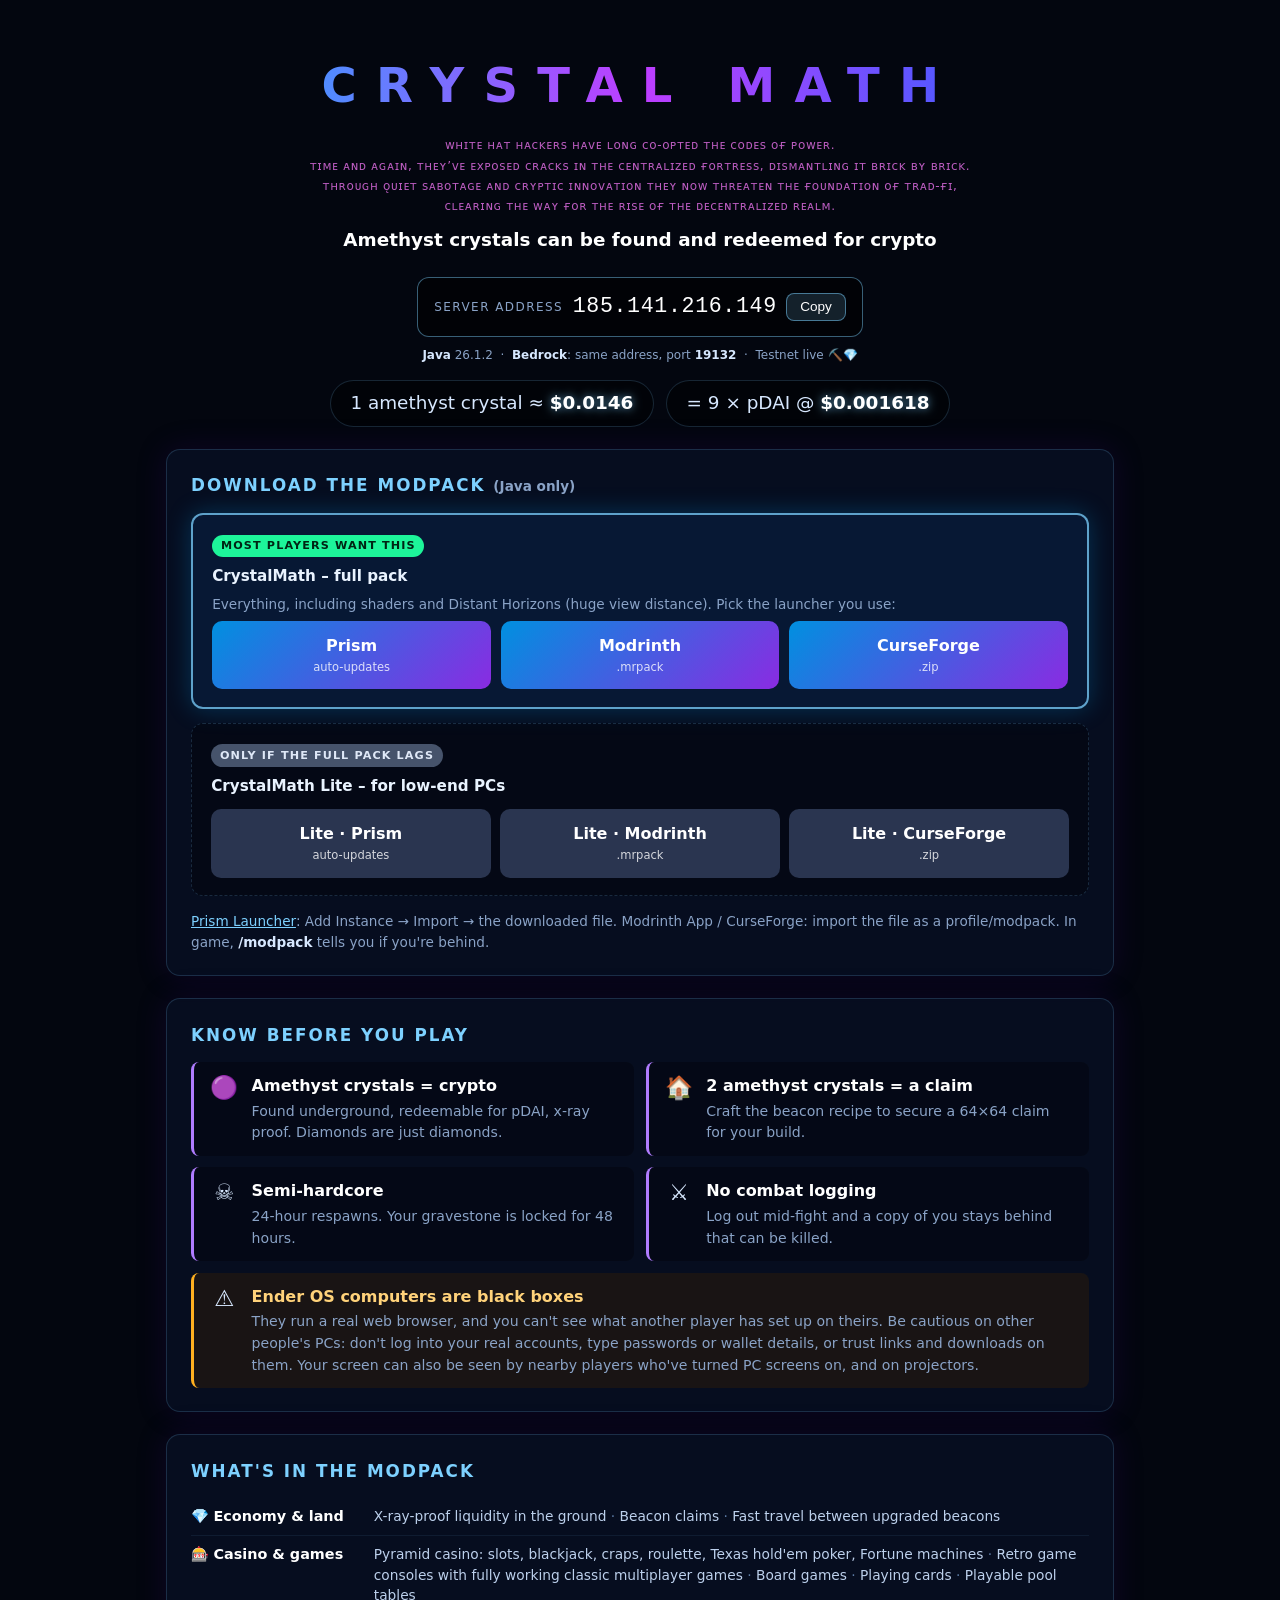
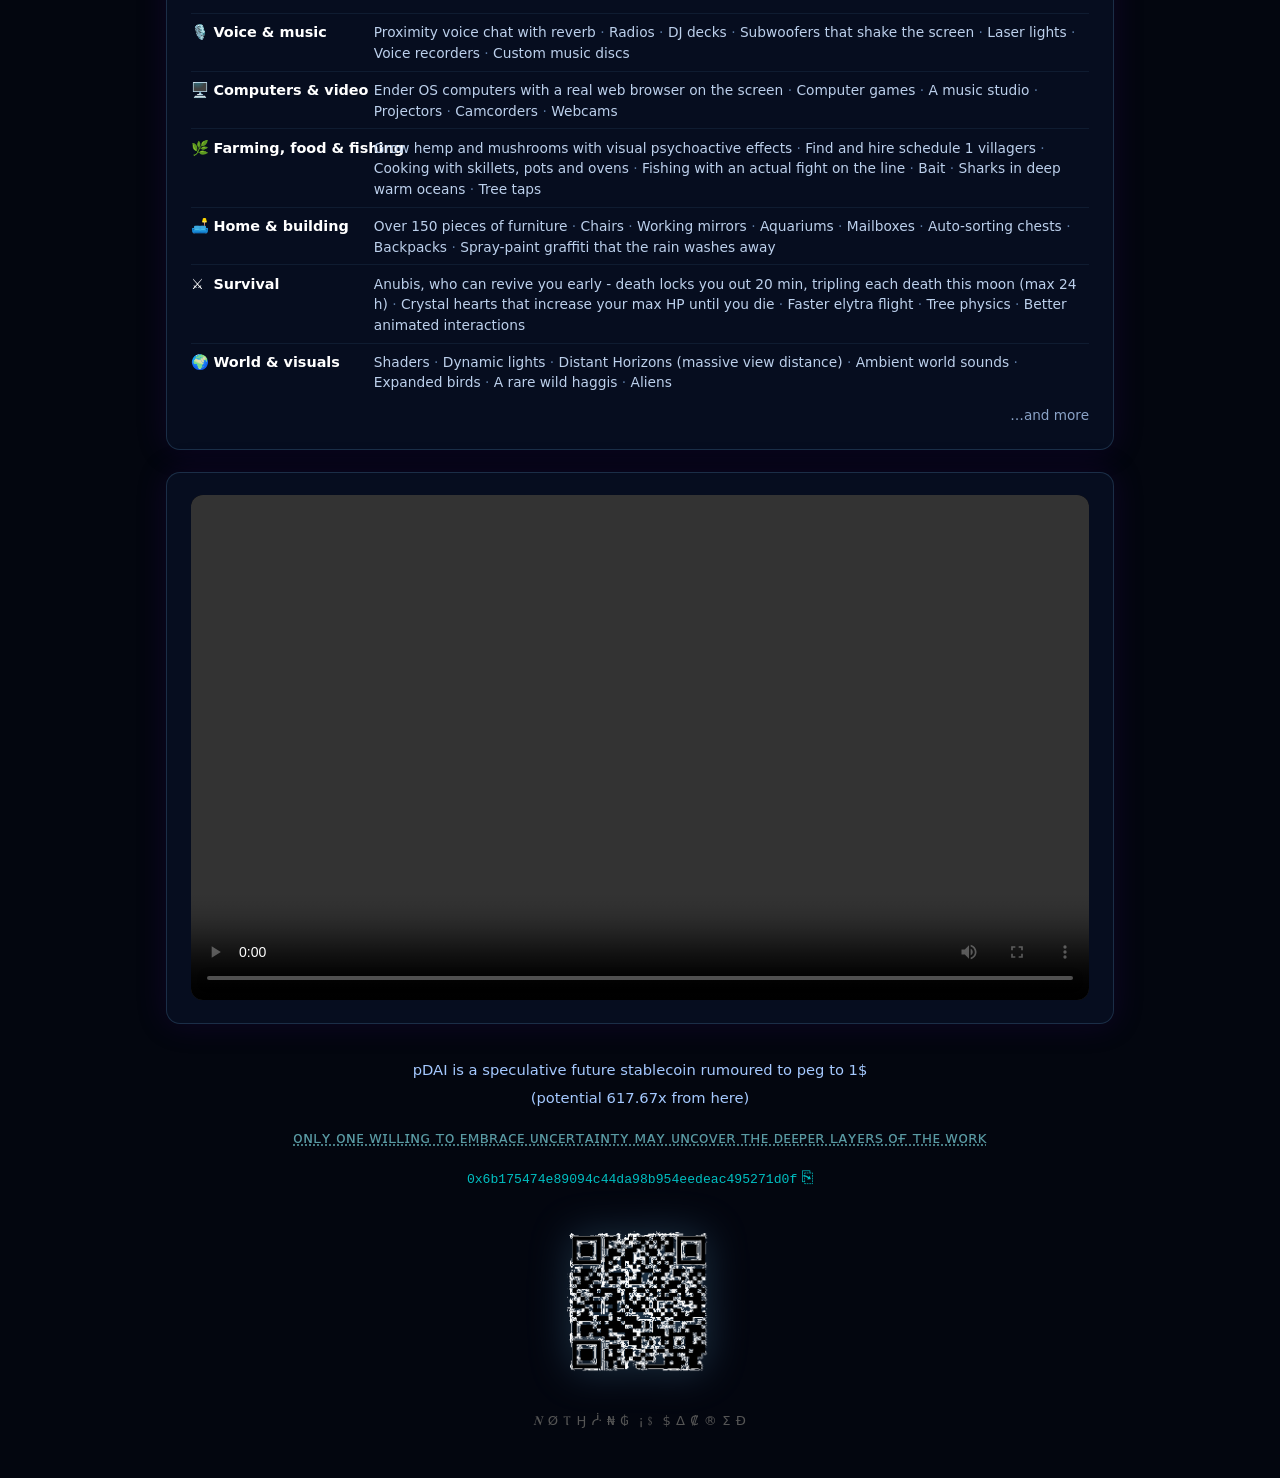
==== commit 5911e1c8: "Site: death lockout is now 20 min, tripling each death this moon (max 24 h) Co-Authored-By: Claude O" ====
--- a/index.html
+++ b/index.html
@@ -195,7 +195,7 @@
         <div class="frow"><div class="flabel"><span>🖥️</span>Computers &amp; video</div><ul class="chips"><li>Ender OS computers with a real web browser on the screen</li><li>Computer games</li><li>A music studio</li><li>Projectors</li><li>Camcorders</li><li>Webcams</li></ul></div>
         <div class="frow"><div class="flabel"><span>🌿</span>Farming, food &amp; fishing</div><ul class="chips"><li>Grow hemp and mushrooms with visual psychoactive effects</li><li>Find and hire schedule 1 villagers</li><li>Cooking with skillets, pots and ovens</li><li>Fishing with an actual fight on the line</li><li>Bait</li><li>Sharks in deep warm oceans</li><li>Tree taps</li></ul></div>
         <div class="frow"><div class="flabel"><span>🛋️</span>Home &amp; building</div><ul class="chips"><li>Over 150 pieces of furniture</li><li>Chairs</li><li>Working mirrors</li><li>Aquariums</li><li>Mailboxes</li><li>Auto-sorting chests</li><li>Backpacks</li><li>Spray-paint graffiti that the rain washes away</li></ul></div>
-        <div class="frow"><div class="flabel"><span>⚔️</span>Survival</div><ul class="chips"><li>Anubis, who can revive you before your 24 hours are up</li><li>Crystal hearts that increase your max HP until you die</li><li>Faster elytra flight</li><li>Tree physics</li><li>Better animated interactions</li></ul></div>
+        <div class="frow"><div class="flabel"><span>⚔️</span>Survival</div><ul class="chips"><li>Anubis, who can revive you early - death locks you out 20 min, tripling each death this moon (max 24 h)</li><li>Crystal hearts that increase your max HP until you die</li><li>Faster elytra flight</li><li>Tree physics</li><li>Better animated interactions</li></ul></div>
         <div class="frow"><div class="flabel"><span>🌍</span>World &amp; visuals</div><ul class="chips"><li>Shaders</li><li>Dynamic lights</li><li>Distant Horizons (massive view distance)</li><li>Ambient world sounds</li><li>Expanded birds</li><li>A rare wild haggis</li><li>Aliens</li></ul></div>
         <p class="more muted small">…and more</p>
       </div>
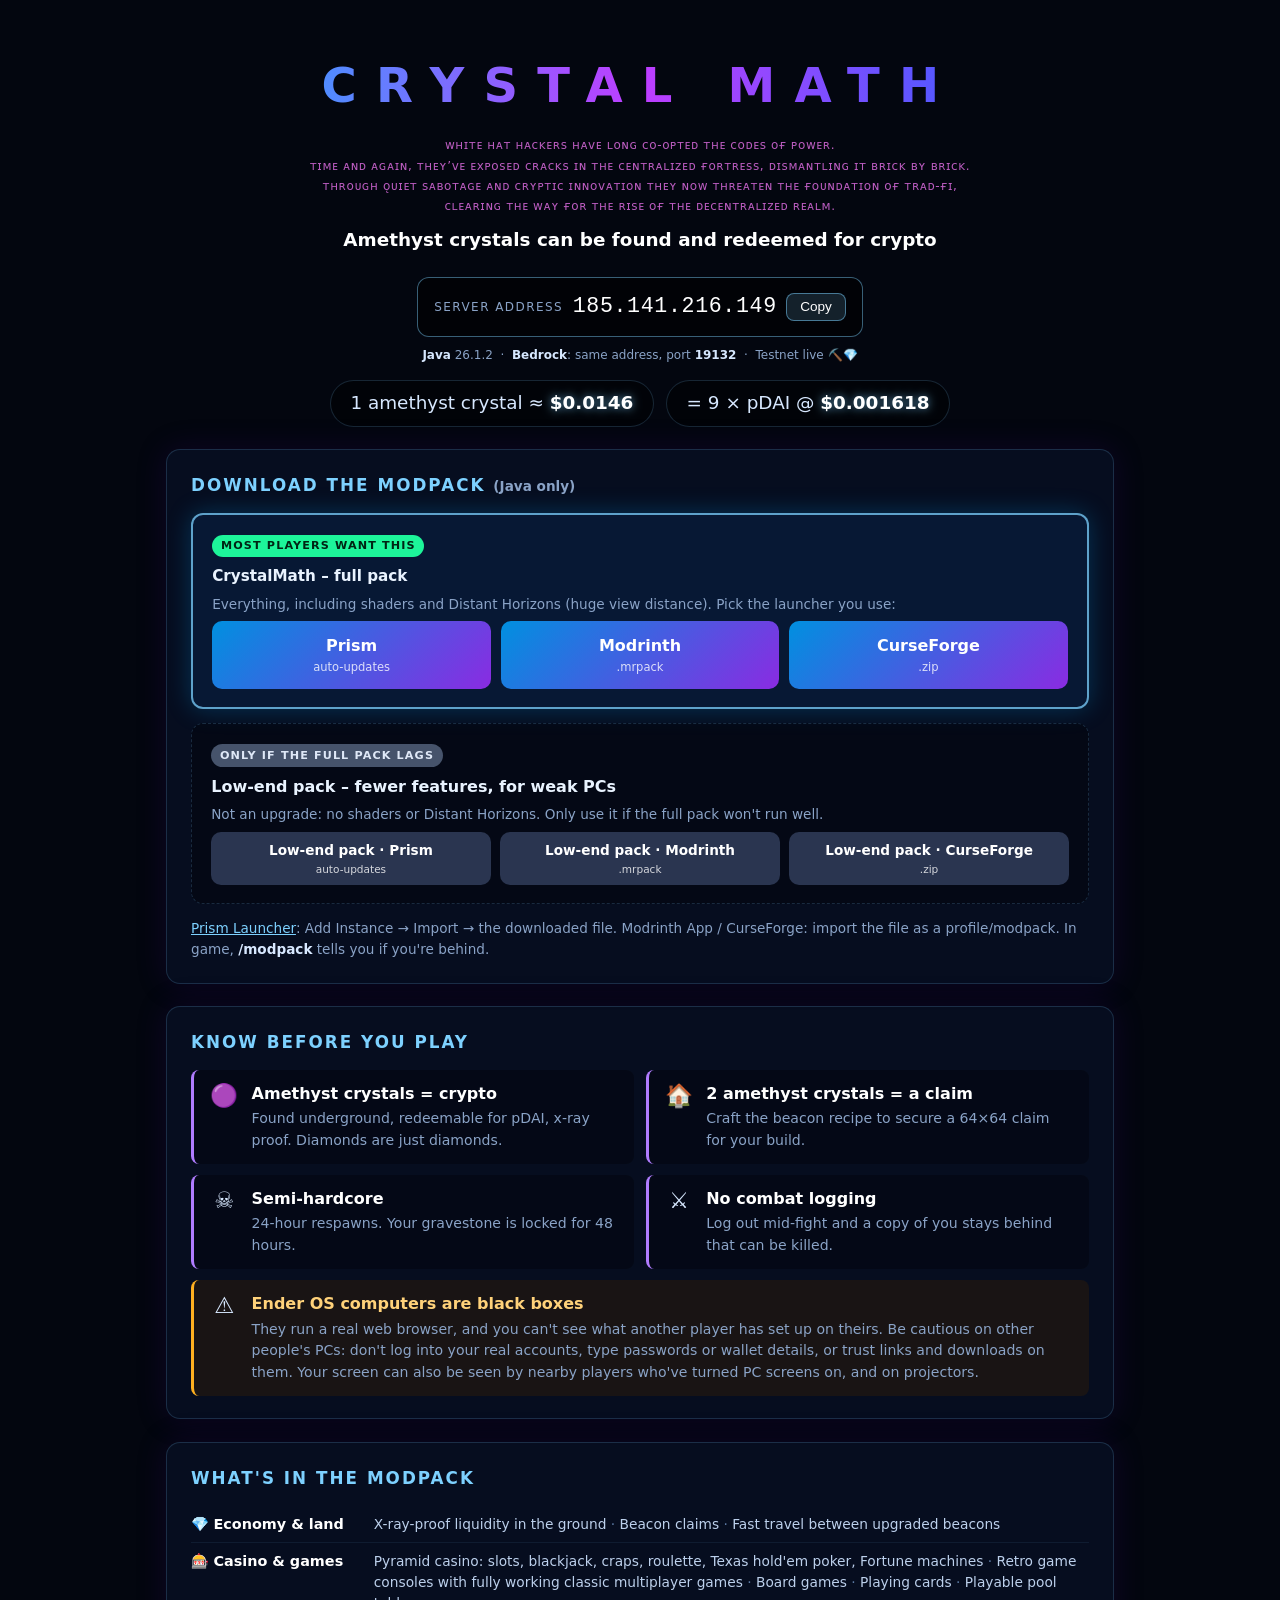
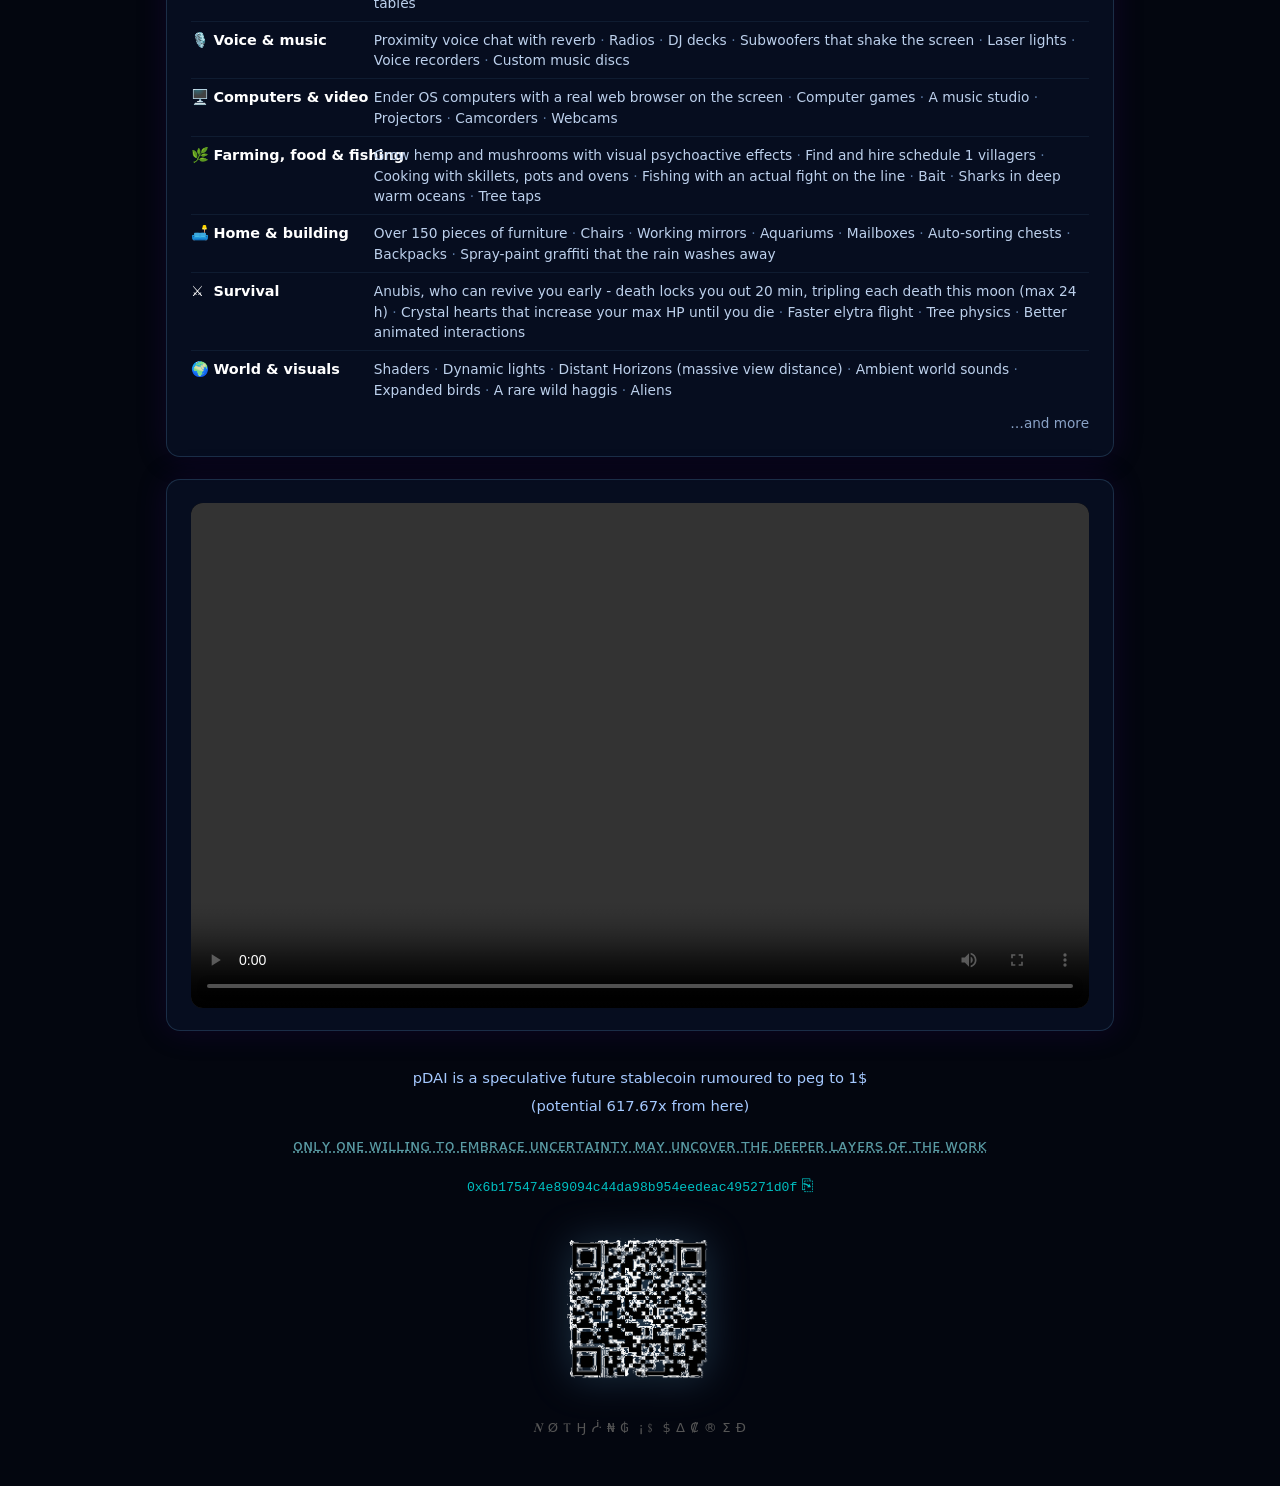
==== commit 01eb8206: "Website: call the lite pack the low-end pack, smaller buttons Co-Authored-By: Claude Opus 5.5 <norep" ====
--- a/index.html
+++ b/index.html
@@ -68,7 +68,9 @@
     .alt-links { font-size:.85rem; color:var(--muted); }
     .alt-links a { color:var(--accent); }
     .choice.lite { margin-top:.9rem; border-style:dashed; }
-    .btn.secondary { background:#2a3550; font-weight:600; }
+    .btn.secondary { background:#2a3550; font-weight:600; font-size:.85rem; padding:.5rem .8rem; }
+    .choice.lite .btn span { font-size:.66rem; }
+    .choice.lite h3 { font-size:1rem; }
     .note { margin-top:.9rem; font-size:.85rem; color:var(--muted); }
     .note b { color:var(--text); }
 
@@ -138,7 +140,7 @@
       </div>
     </header>
 
-    <!-- 3. Downloads: one obvious choice, Lite tucked away -->
+    <!-- 3. Downloads: one obvious choice, the low-end pack tucked away -->
     <section class="card" id="download">
       <h2>Download the modpack <span class="muted small" style="text-transform:none;letter-spacing:0">(Java only)</span></h2>
       <div class="choice main">
@@ -154,11 +156,12 @@
 
       <div class="choice lite">
         <span class="badge grey">Only if the full pack lags</span>
-        <h3>CrystalMath Lite – for low-end PCs</h3>
+        <h3>Low-end pack – fewer features, for weak PCs</h3>
+        <p class="small muted">Not an upgrade: no shaders or Distant Horizons. Only use it if the full pack won't run well.</p>
         <div class="launchers">
-          <a class="btn secondary" href="CrystalMath-Lite-Prism.zip" download>Lite · Prism<span>auto-updates</span></a>
-          <a class="btn secondary" href="CrystalMath-26.1.2-lite.mrpack" download>Lite · Modrinth<span>.mrpack</span></a>
-          <a class="btn secondary" href="CrystalMath-26.1.2-lite-curseforge.zip" download>Lite · CurseForge<span>.zip</span></a>
+          <a class="btn secondary" href="CrystalMath-Lite-Prism.zip" download>Low-end pack · Prism<span>auto-updates</span></a>
+          <a class="btn secondary" href="CrystalMath-26.1.2-lite.mrpack" download>Low-end pack · Modrinth<span>.mrpack</span></a>
+          <a class="btn secondary" href="CrystalMath-26.1.2-lite-curseforge.zip" download>Low-end pack · CurseForge<span>.zip</span></a>
         </div>
       </div>
 
